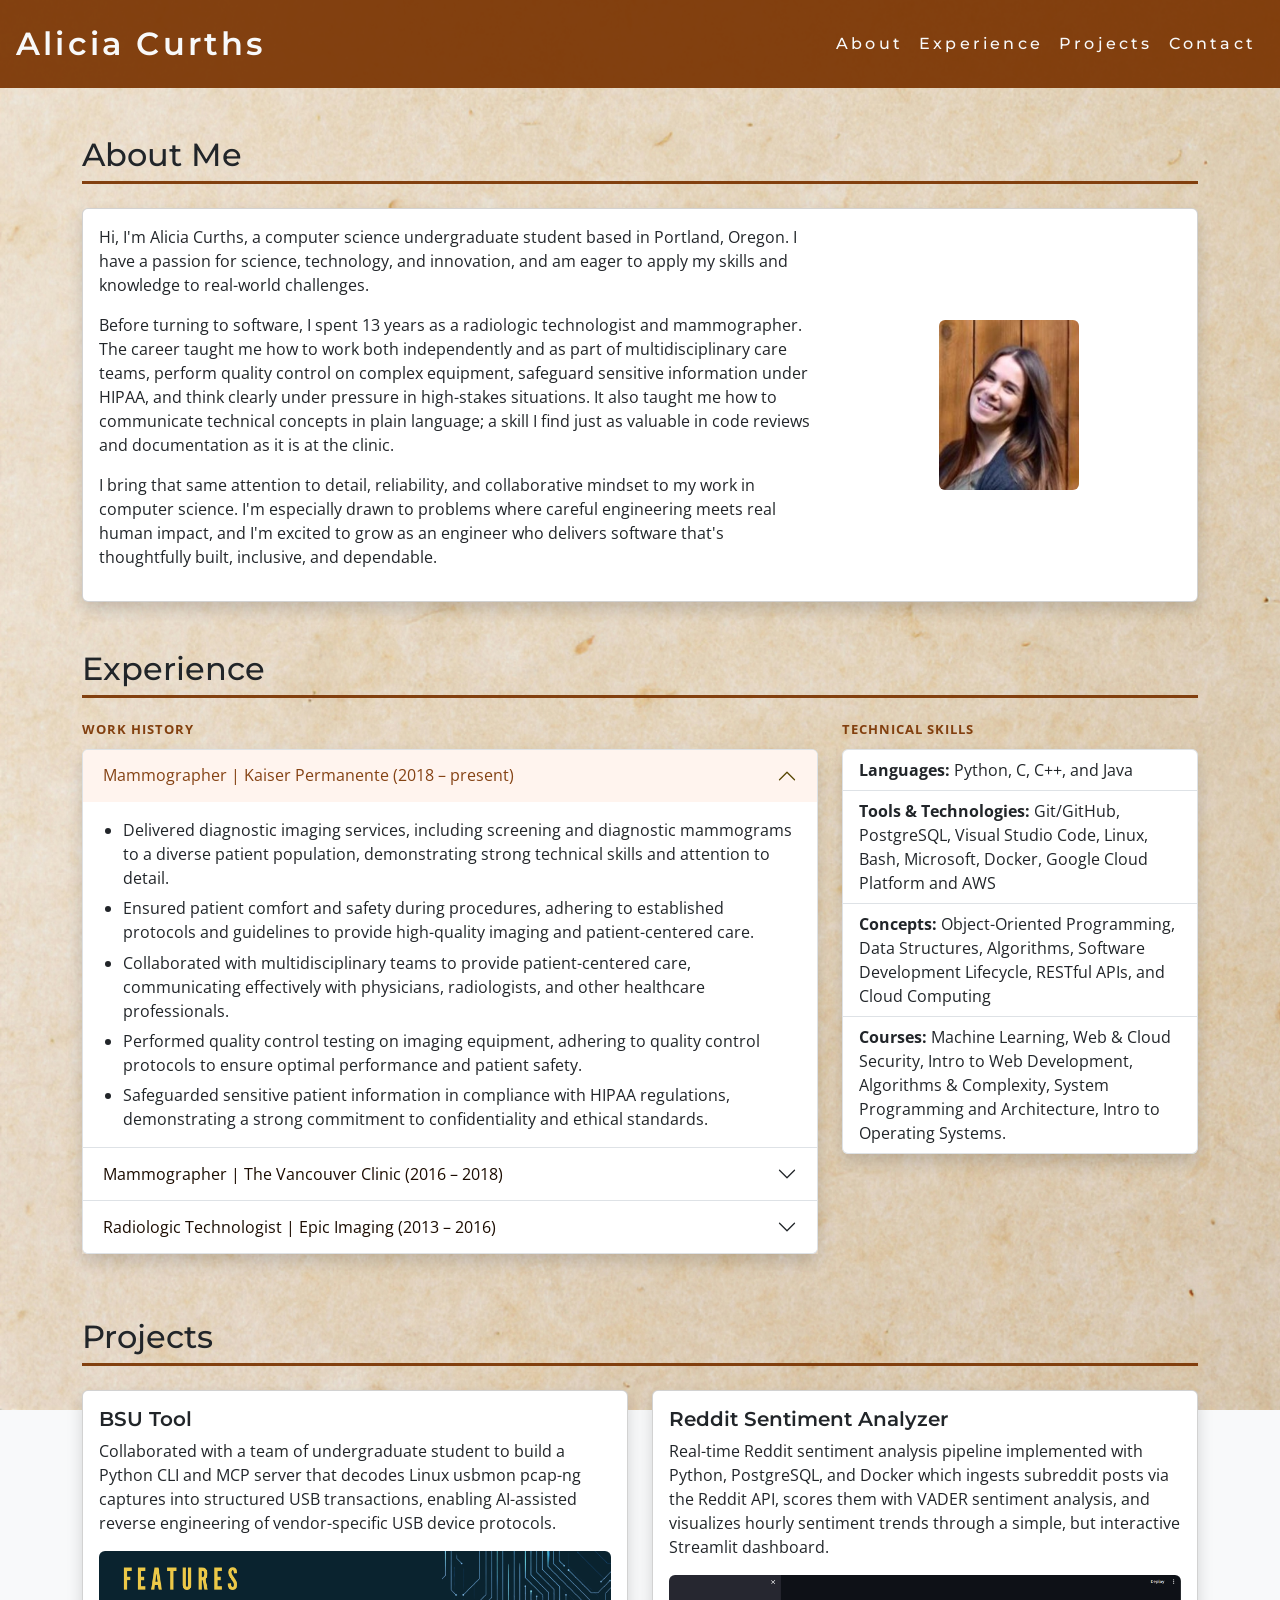
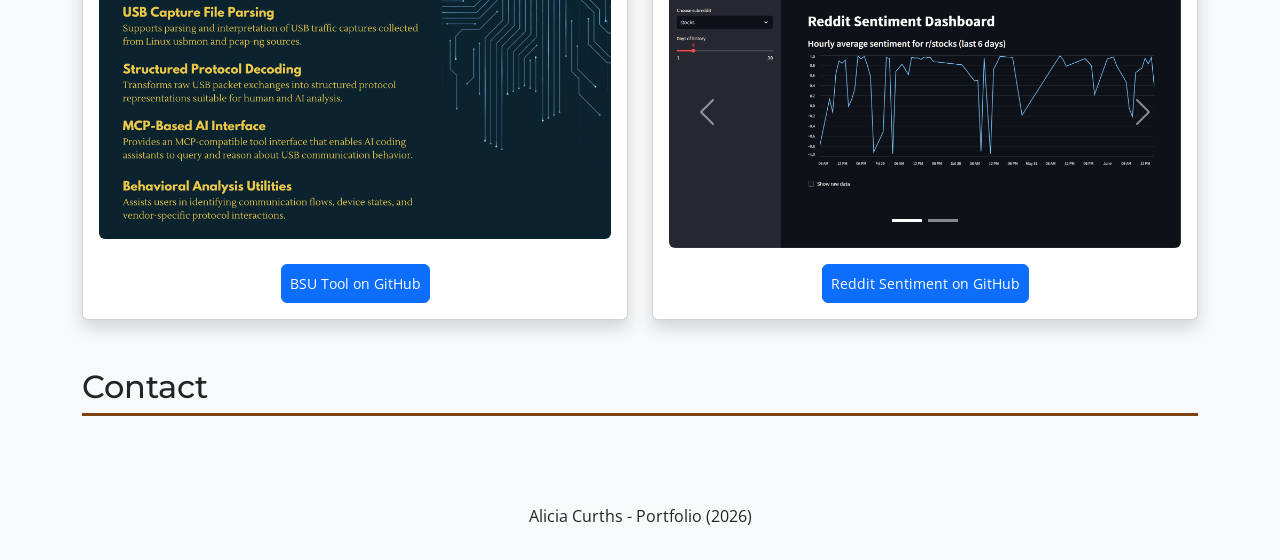
==== index.html @ c744f02d "stying: about me text content split into multiple paragraphs" ====
<html lang="en">
  <head>
    <meta charset="UTF-8" />
    <meta name="viewport" content="width=device-width, initial-scale=1.0" />
    <title>Alicia Curths - Portfolio</title>
    <link
      href="https://cdn.jsdelivr.net/npm/bootstrap@5.3.3/dist/css/bootstrap.min.css"
      rel="stylesheet"
    />
    <link rel="preconnect" href="https://fonts.googleapis.com" />
    <link rel="preconnect" href="https://fonts.gstatic.com" crossorigin />
    <link
      href="https://fonts.googleapis.com/css2?family=Montserrat:wght@400;600;700&family=Open+Sans:wght@400;600&display=swap"
      rel="stylesheet"
    />
    <link rel="icon" type="image/svg+xml" href="images/favicon.svg" />
    <link rel="stylesheet" href="styles.css" />
  </head>
  <body class="bg-light">
    <header class="site-header p-3 d-flex">
      <nav class="navbar navbar-expand-md w-100">
        <h1 class="text-light fs-2 fw-semibold m-0">Alicia Curths</h1>
        <button
          class="navbar-toggler"
          type="button"
          data-bs-toggle="collapse"
          data-bs-target="#navMenu"
          aria-controls="navMenu"
          aria-expanded="false"
          aria-label="Toggle navigation"
        >
          <span class="navbar-toggler-icon"></span>
        </button>
        <div class="collapse navbar-collapse" id="navMenu">
          <ul class="navbar-nav ms-auto">
            <li class="nav-item">
              <a class="nav-link text-light fw-medium" href="#about">About</a>
            </li>
            <li class="nav-item">
              <a class="nav-link text-light fw-medium" href="#experience"
                >Experience</a
              >
            </li>
            <li class="nav-item">
              <a class="nav-link text-light fw-medium" href="#projects"
                >Projects</a
              >
            </li>
            <li class="nav-item">
              <a class="nav-link text-light fw-medium" href="#contact"
                >Contact</a
              >
            </li>
          </ul>
        </div>
      </nav>
    </header>

    <main class="container py-4">
      <section id="about" class="py-4">
        <h2 class="section-title">About Me</h2>

        <div class="card about-card p-3 shadow">
          <div class="row align-items-center">
            <div class="col-md-8">
              <p>
                Hi, I'm Alicia Curths, a computer science undergraduate student
                based in Portland, Oregon. I have a passion for science,
                technology, and innovation, and am eager to apply my skills and
                knowledge to real-world challenges.
              </p>
              <p>
                Before turning to software, I spent 13 years as a radiologic
                technologist and mammographer. The career taught me how to work
                both independently and as part of multidisciplinary care teams,
                perform quality control on complex equipment, safeguard
                sensitive information under HIPAA, and think clearly under
                pressure in high-stakes situations. It also taught me how to
                communicate technical concepts in plain language; a skill I find
                just as valuable in code reviews and documentation as it is at
                the clinic.
              </p>
              <p>
                I bring that same attention to detail, reliability, and
                collaborative mindset to my work in computer science. I'm
                especially drawn to problems where careful engineering meets
                real human impact, and I'm excited to grow as an engineer who
                delivers software that's thoughtfully built, inclusive, and
                dependable.
              </p>
            </div>
            <div class="col-md-4 text-center">
              <figure class="mb-0">
                <img
                  src="images/alicia.jpg"
                  alt="headshot of alicia curths"
                  width="140"
                  height="170"
                  class="rounded"
                />
              </figure>
            </div>
          </div>
        </div>
      </section>

      <section id="experience" class="py-4">
        <h2 class="section-title">Experience</h2>
        <div class="row">
          <div class="col-lg-8">
            <h3>Work History</h3>
            <div class="accordion mb-3 shadow" id="workHistoryAccordion">
              <div class="accordion-item">
                <h4 class="accordion-header">
                  <button
                    class="accordion-button"
                    type="button"
                    data-bs-toggle="collapse"
                    data-bs-target="#job-kaiser"
                    aria-expanded="true"
                    aria-controls="job-kaiser"
                  >
                    Mammographer | Kaiser Permanente (2018 – present)
                  </button>
                </h4>
                <div
                  id="job-kaiser"
                  class="accordion-collapse collapse show"
                  data-bs-parent="#workHistoryAccordion"
                >
                  <div class="accordion-body">
                    <ul>
                      <li>
                        Delivered diagnostic imaging services, including
                        screening and diagnostic mammograms to a diverse patient
                        population, demonstrating strong technical skills and
                        attention to detail.
                      </li>
                      <li>
                        Ensured patient comfort and safety during procedures,
                        adhering to established protocols and guidelines to
                        provide high-quality imaging and patient-centered care.
                      </li>
                      <li>
                        Collaborated with multidisciplinary teams to provide
                        patient-centered care, communicating effectively with
                        physicians, radiologists, and other healthcare
                        professionals.
                      </li>
                      <li>
                        Performed quality control testing on imaging equipment,
                        adhering to quality control protocols to ensure optimal
                        performance and patient safety.
                      </li>
                      <li>
                        Safeguarded sensitive patient information in compliance
                        with HIPAA regulations, demonstrating a strong
                        commitment to confidentiality and ethical standards.
                      </li>
                    </ul>
                  </div>
                </div>
              </div>
              <div class="accordion-item">
                <h4 class="accordion-header">
                  <button
                    class="accordion-button collapsed"
                    type="button"
                    data-bs-toggle="collapse"
                    data-bs-target="#job-vancouver"
                    aria-expanded="false"
                    aria-controls="job-vancouver"
                  >
                    Mammographer | The Vancouver Clinic (2016 – 2018)
                  </button>
                </h4>
                <div
                  id="job-vancouver"
                  class="accordion-collapse collapse"
                  data-bs-parent="#workHistoryAccordion"
                >
                  <div class="accordion-body">
                    <ul>
                      <li>
                        Delivered routine screening and diagnostic mammography
                        services in outpatient breast care center.
                      </li>
                      <li>
                        Assumed lead QA responsibilities, directing process
                        improvements and staff training.
                      </li>
                    </ul>
                  </div>
                </div>
              </div>
              <div class="accordion-item">
                <h4 class="accordion-header">
                  <button
                    class="accordion-button collapsed"
                    type="button"
                    data-bs-toggle="collapse"
                    data-bs-target="#job-epic"
                    aria-expanded="false"
                    aria-controls="job-epic"
                  >
                    Radiologic Technologist | Epic Imaging (2013 – 2016)
                  </button>
                </h4>
                <div
                  id="job-epic"
                  class="accordion-collapse collapse"
                  data-bs-parent="#workHistoryAccordion"
                >
                  <div class="accordion-body">
                    <ul>
                      <li>
                        Performed wide range of x-ray, mammography, bone
                        densitometry, and fluoroscopy exams in high volume
                        outpatient clinic.
                      </li>
                      <li>
                        Improved staffing coverage and reduced patient wait
                        times by obtaining secondary certification in
                        mammography.
                      </li>
                    </ul>
                  </div>
                </div>
              </div>
            </div>
          </div>
          <div class="col-lg-4">
            <h3>Technical Skills</h3>
            <ul class="list-group shadow">
              <li class="list-group-item">
                <b>Languages:</b> Python, C, C++, and Java
              </li>
              <li class="list-group-item">
                <b>Tools &amp; Technologies:</b> Git/GitHub, PostgreSQL, Visual
                Studio Code, Linux, Bash, Microsoft, Docker, Google Cloud
                Platform and AWS
              </li>
              <li class="list-group-item">
                <b>Concepts:</b> Object-Oriented Programming, Data Structures,
                Algorithms, Software Development Lifecycle, RESTful APIs, and
                Cloud Computing
              </li>
              <li class="list-group-item">
                <b>Courses:</b> Machine Learning, Web & Cloud Security, Intro to
                Web Development, Algorithms & Complexity, System Programming and
                Architecture, Intro to Operating Systems.
              </li>
            </ul>
          </div>
        </div>
      </section>

      <section id="projects" class="py-4">
        <h2 class="section-title">Projects</h2>
        <div class="row g-4">
          <div class="col-md-6">
            <div class="card h-100 p-3 shadow">
              <h3>BSU Tool</h3>
              <p>
                Collaborated with a team of undergraduate student to build a
                Python CLI and MCP server that decodes Linux usbmon pcap-ng
                captures into structured USB transactions, enabling AI-assisted
                reverse engineering of vendor-specific USB device protocols.
              </p>
              <img
                src="images/bsu.png"
                alt="BSU Tool screenshot"
                class="img-fluid rounded mb-3"
                style="cursor: zoom-in"
                data-bs-toggle="modal"
                data-bs-target="#bsuModal"
              />
              <a
                href="https://github.com/bsu-tool/bsu-tool"
                class="btn btn-primary mt-auto"
                target="_blank"
                rel="noopener noreferrer"
                >BSU Tool on GitHub</a
              >
            </div>
          </div>
          <div class="col-md-6">
            <div class="card h-100 p-3 shadow">
              <h3>Reddit Sentiment Analyzer</h3>
              <p>
                Real-time Reddit sentiment analysis pipeline implemented with
                Python, PostgreSQL, and Docker which ingests subreddit posts via
                the Reddit API, scores them with VADER sentiment analysis, and
                visualizes hourly sentiment trends through a simple, but
                interactive Streamlit dashboard.
              </p>
              <div
                id="sentimentCarousel"
                class="carousel slide mb-3"
                data-bs-ride="false"
              >
                <div class="carousel-indicators">
                  <button
                    type="button"
                    data-bs-target="#sentimentCarousel"
                    data-bs-slide-to="0"
                    class="active"
                    aria-current="true"
                    aria-label="Slide 1"
                  ></button>
                  <button
                    type="button"
                    data-bs-target="#sentimentCarousel"
                    data-bs-slide-to="1"
                    aria-label="Slide 2"
                  ></button>
                </div>
                <div class="carousel-inner rounded">
                  <div class="carousel-item active">
                    <img
                      src="images/stocks-sentiment.png"
                      class="d-block w-100"
                      alt="r/stocks sentiment dashboard"
                    />
                  </div>
                  <div class="carousel-item">
                    <img
                      src="images/wsb-sentiment.png"
                      class="d-block w-100"
                      alt="r/wallstreetbets sentiment dashboard"
                    />
                  </div>
                </div>
                <button
                  class="carousel-control-prev"
                  type="button"
                  data-bs-target="#sentimentCarousel"
                  data-bs-slide="prev"
                >
                  <span
                    class="carousel-control-prev-icon"
                    aria-hidden="true"
                  ></span>
                  <span class="visually-hidden">Previous</span>
                </button>
                <button
                  class="carousel-control-next"
                  type="button"
                  data-bs-target="#sentimentCarousel"
                  data-bs-slide="next"
                >
                  <span
                    class="carousel-control-next-icon"
                    aria-hidden="true"
                  ></span>
                  <span class="visually-hidden">Next</span>
                </button>
              </div>
              <a
                href="https://github.com/AliciaCurths/reddit-sent"
                class="btn btn-primary mt-auto"
                target="_blank"
                rel="noopener noreferrer"
                >Reddit Sentiment on GitHub</a
              >
            </div>
          </div>
        </div>
      </section>

      <section id="contact" class="py-4">
        <div class="row">
          <div class="col-12">
            <h2 class="section-title">Contact</h2>
          </div>
        </div>
      </section>
    </main>

    <footer class="footer container py-3 text-center">
      <p>Alicia Curths - Portfolio (2026)</p>
    </footer>
    <button
      class="back-to-top"
      id="back-to-top"
      aria-label="Back to top"
      title="Back to top"
    >
      ↑
    </button>
    <div
      class="modal fade"
      id="bsuModal"
      tabindex="-1"
      aria-label="BSU Tool screenshot"
      aria-modal="true"
      role="dialog"
    >
      <div class="modal-dialog modal-fullscreen modal-dialog-centered">
        <div class="modal-content bg-transparent border-0">
          <div
            class="modal-body p-0 d-flex align-items-center justify-content-center"
          >
            <button
              type="button"
              class="btn-close btn-close-white position-absolute top-0 end-0 m-2"
              data-bs-dismiss="modal"
              aria-label="Close"
            ></button>
            <img
              src="images/bsu.png"
              alt="BSU Tool screenshot"
              class="img-fluid rounded"
            />
          </div>
        </div>
      </div>
    </div>
    <script src="https://cdn.jsdelivr.net/npm/bootstrap@5.3.3/dist/js/bootstrap.bundle.min.js"></script>
    <script src="scripts.js"></script>
  </body>
</html>
---- styles.css ----
:root {
  --brand: #7a3300eb;
  --brand-dark: #5a2500;
  --brand-light: #fff4ee;
  --brand-pale: #ffd9b3;
  --brand-background: #fff4eeb6;
  --brand-ink: #1b0c01;
  --brand-focus-ring: #7a320033;
  --heading-font: "Montserrat", sans-serif;
  --body-font: "Open Sans", sans-serif;
}

body {
  font-family: var(--body-font);
  background-image: url("images/bg.jpg");
  background-size: cover; /* fill entire viewport */
  background-position: center;
  background-attachment: fixed; /* stay put during scroll */
  background-repeat: no-repeat;
}

.site-header {
  font-family: var(--heading-font);
  color: var(--brand-light);
  background-color: var(--brand);
  letter-spacing: 0.2em;
}

.site-header .nav-link:hover,
.site-header .nav-link:focus {
  color: var(--brand-pale) !important;
}

.site-header .navbar-toggler-icon {
  filter: invert(1);
}

@media (max-width: 767.98px) {
  .site-header .navbar-collapse .navbar-nav {
    gap: 0 !important;
    align-items: flex-end;
    padding: 0.5rem 0;
  }
}

.section-title {
  font-family: var(--heading-font);
  border-bottom: 3px solid var(--brand);
  padding-bottom: 0.4rem;
  margin-bottom: 1.5rem;
}

#experience h3 {
  font-size: 0.8rem;
  font-weight: 700;
  text-transform: uppercase;
  letter-spacing: 0.08em;
  color: var(--brand);
  margin-bottom: 0.75rem;
}

/* Accordion*/
#workHistoryAccordion .accordion-button {
  font-weight: 400;
  color: var(--brand-ink);
}

#workHistoryAccordion .accordion-button:hover {
  background-color: var(--brand-light);
}

#workHistoryAccordion .accordion-button:not(.collapsed) {
  color: var(--brand);
  background-color: var(--brand-light);
  box-shadow: none;
}

#workHistoryAccordion .accordion-button:focus {
  box-shadow: 0 0 0 0.2rem var(--brand-focus-ring);
}

#workHistoryAccordion .accordion-button:not(.collapsed)::after {
  filter: invert(22%) sepia(80%) saturate(800%) hue-rotate(8deg)
    brightness(0.75);
}

#workHistoryAccordion .accordion-body ul {
  margin-bottom: 0;
  padding-left: 1.25rem;
}

#workHistoryAccordion .accordion-body li + li {
  margin-top: 0.4rem;
}

/* Back to top button */
#back-to-top {
  position: fixed;
  bottom: 2rem;
  right: 2rem;
  width: 2.75rem;
  height: 2.75rem;
  border: none;
  border-radius: 50%;
  background-color: var(--brand);
  color: #fff;
  font-size: 1.5rem;
  display: flex;
  align-items: center;
  justify-content: center;
  cursor: pointer;
  opacity: 0;
  pointer-events: none;
  transition:
    opacity 0.25s ease,
    background-color 0.2s ease;
  z-index: 1000;
}

#back-to-top.visible {
  opacity: 1;
  pointer-events: auto;
}

#back-to-top:hover {
  background-color: var(--brand-dark);
}

/* Project cards */
#projects .card {
  display: flex;
  flex-direction: column;
}

#projects .card h3 {
  font-family: var(--heading-font);
  font-size: 1.25rem;
  font-weight: 600;
}

#projects .card .btn {
  align-self: center;
  padding: 0.5rem;
  font-size: 0.875rem;
}
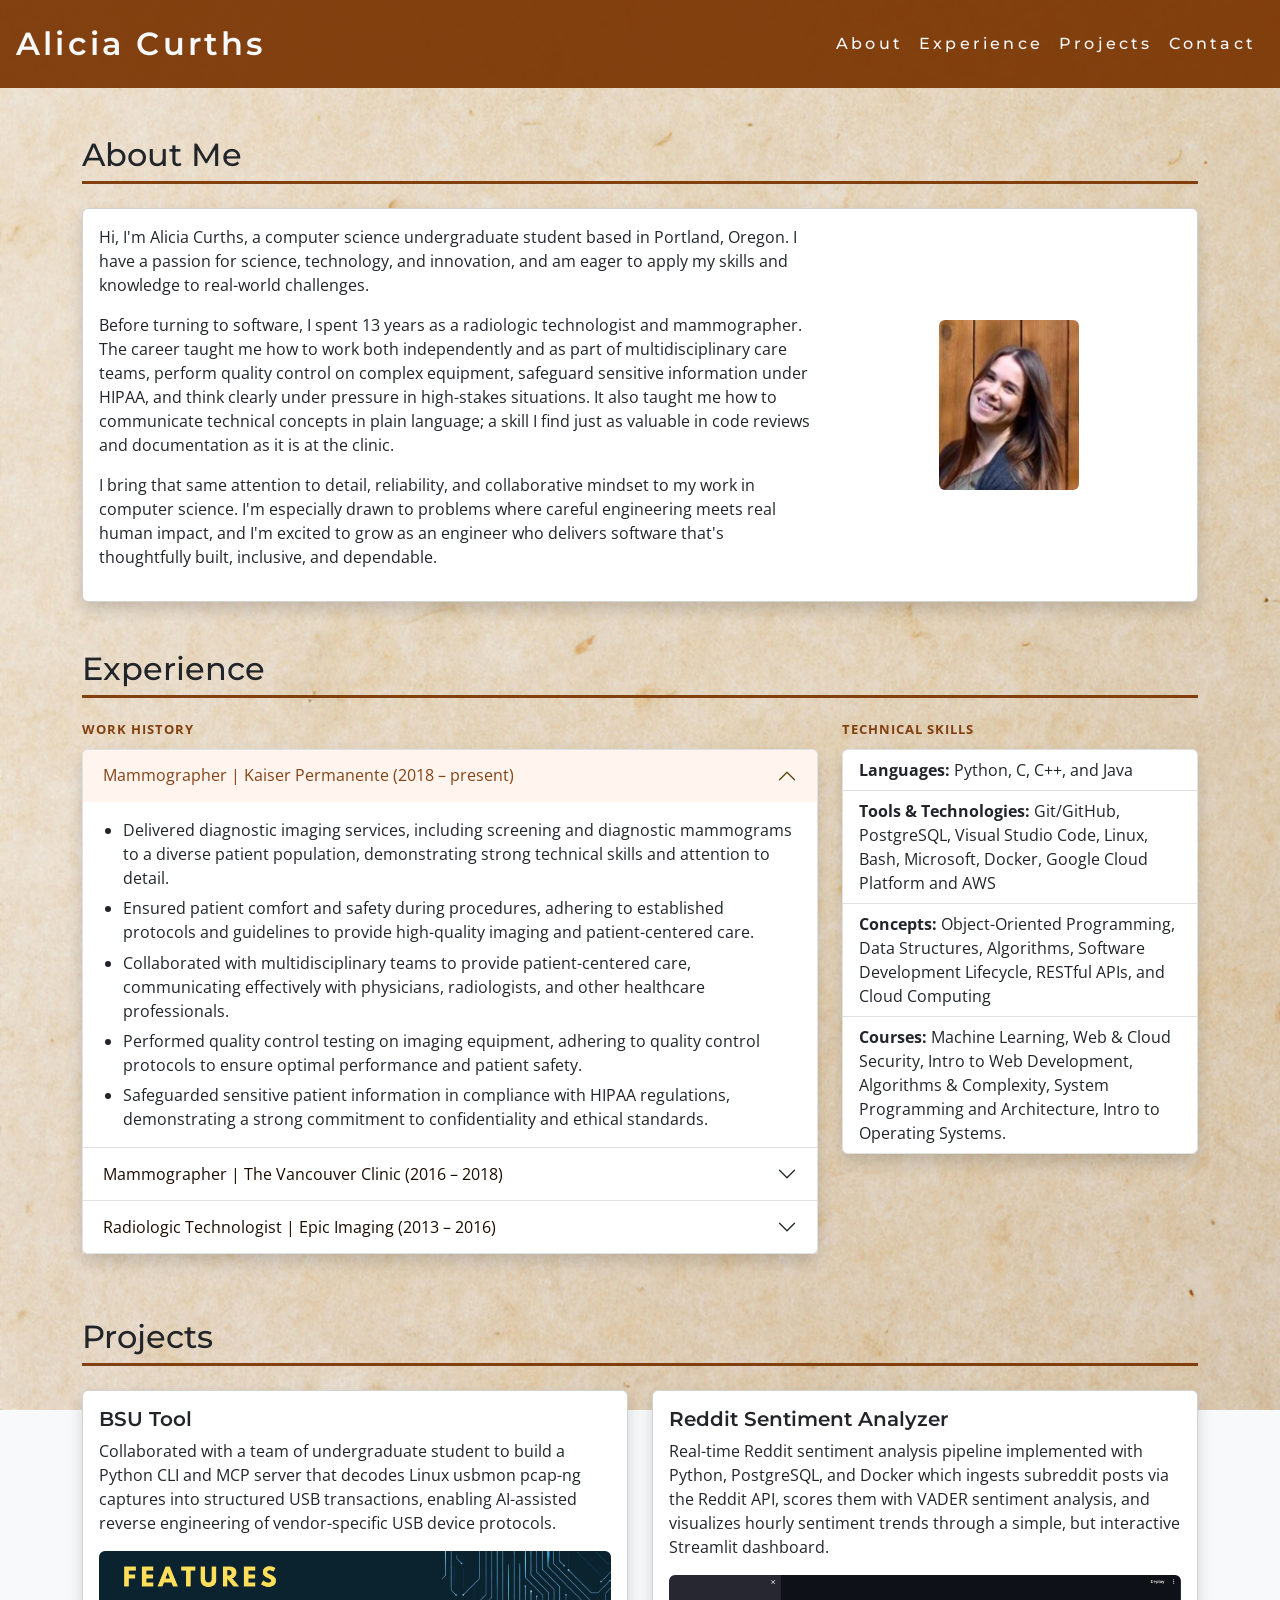
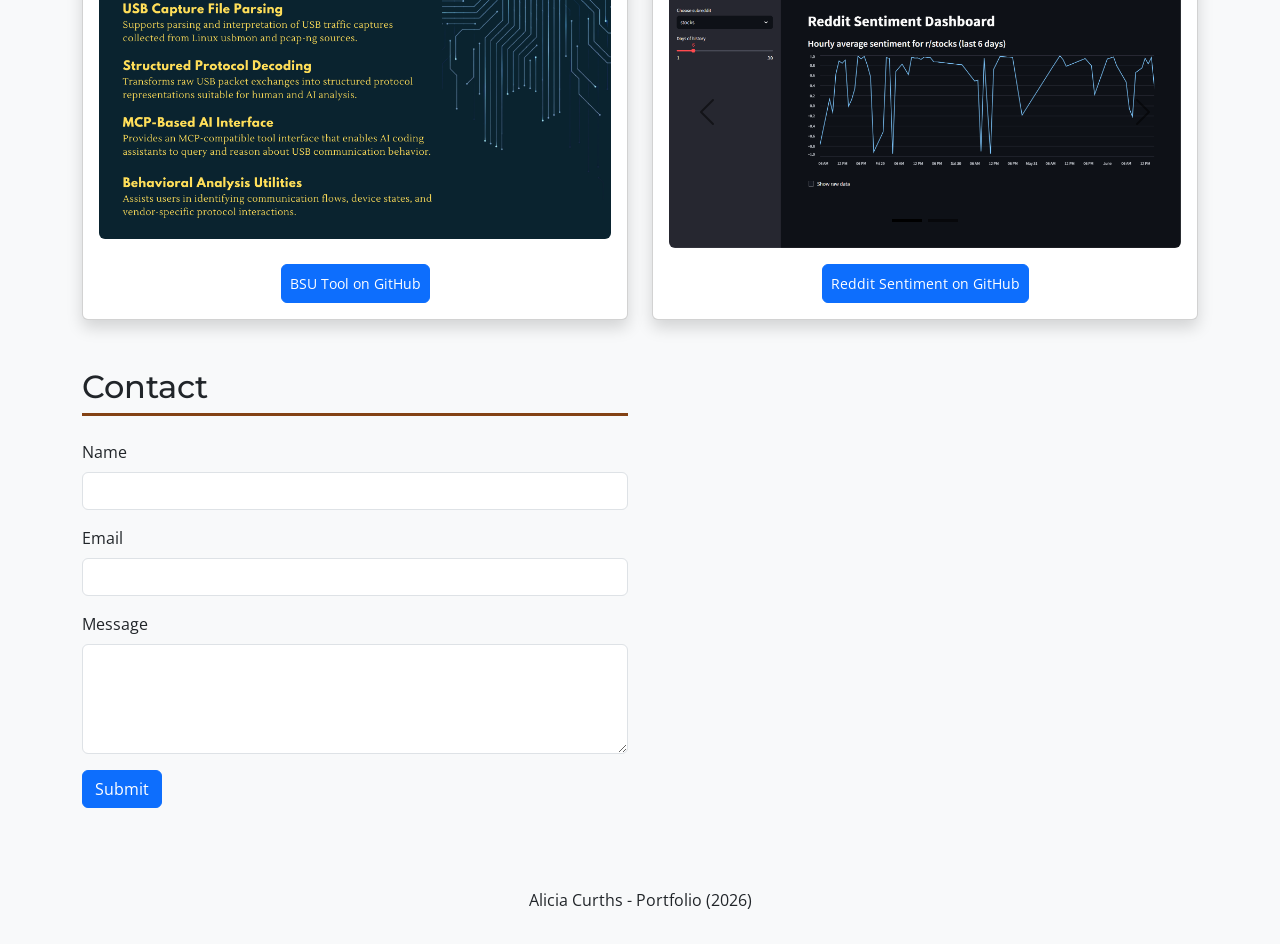
==== commit 520a6759: "feat: add form, fix: replace bsu.png with more readable version of image" ====
--- a/index.html
+++ b/index.html
@@ -296,7 +296,7 @@
               </p>
               <div
                 id="sentimentCarousel"
-                class="carousel slide mb-3"
+                class="carousel carousel-dark slide mb-3"
                 data-bs-ride="false"
               >
                 <div class="carousel-indicators">
@@ -370,8 +370,28 @@
 
       <section id="contact" class="py-4">
         <div class="row">
-          <div class="col-12">
+          <div class="col-md-6">
             <h2 class="section-title">Contact</h2>
+            <form class="contact-form">
+              <div class="mb-3">
+                <label for="name" class="form-label">Name</label>
+                <input type="text" class="form-control" id="name" required />
+              </div>
+              <div class="mb-3">
+                <label for="email" class="form-label">Email</label>
+                <input type="email" class="form-control" id="email" required />
+              </div>
+              <div class="mb-3">
+                <label for="message" class="form-label">Message</label>
+                <textarea
+                  class="form-control"
+                  id="message"
+                  rows="4"
+                  required
+                ></textarea>
+              </div>
+              <button type="submit" class="btn btn-primary">Submit</button>
+            </form>
           </div>
         </div>
       </section>
--- a/styles.css
+++ b/styles.css
@@ -108,6 +108,7 @@
   display: flex;
   align-items: center;
   justify-content: center;
+  padding-bottom: 8px; /* visually center the arrow */
   cursor: pointer;
   opacity: 0;
   pointer-events: none;
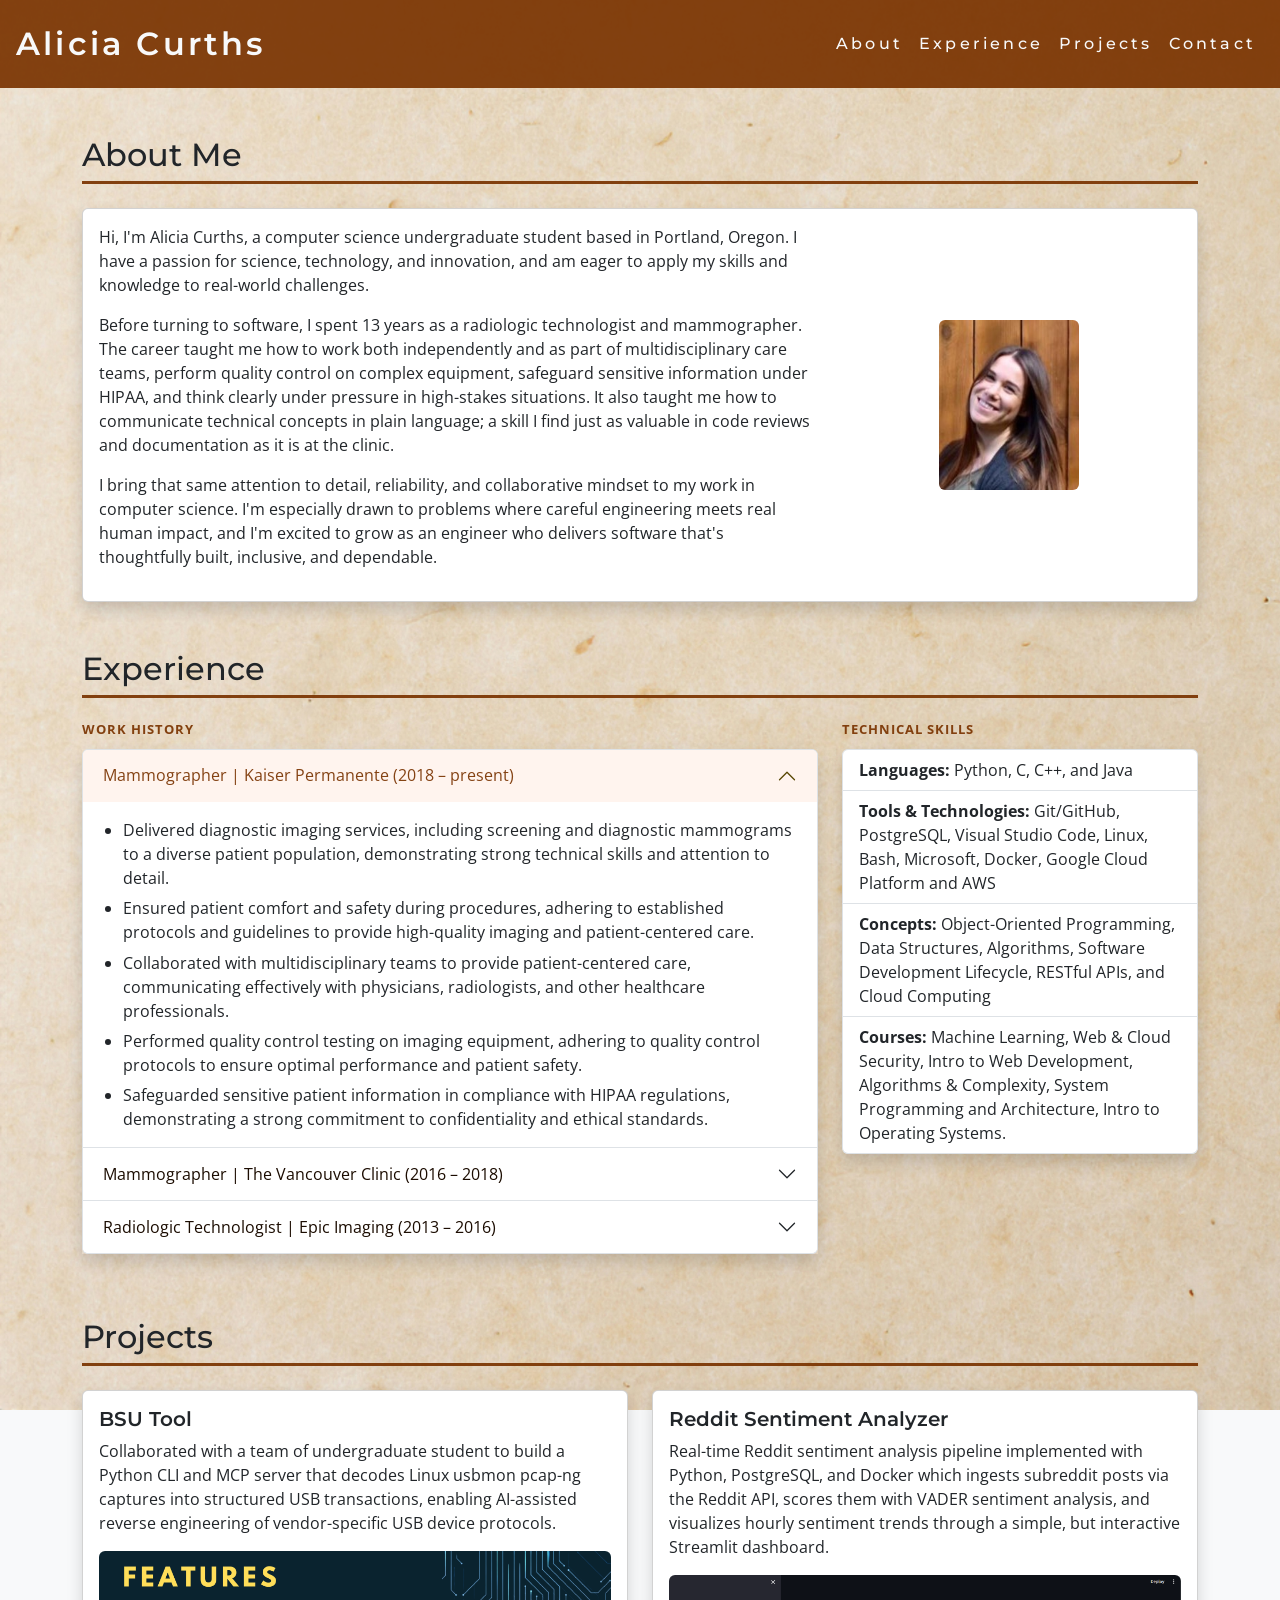
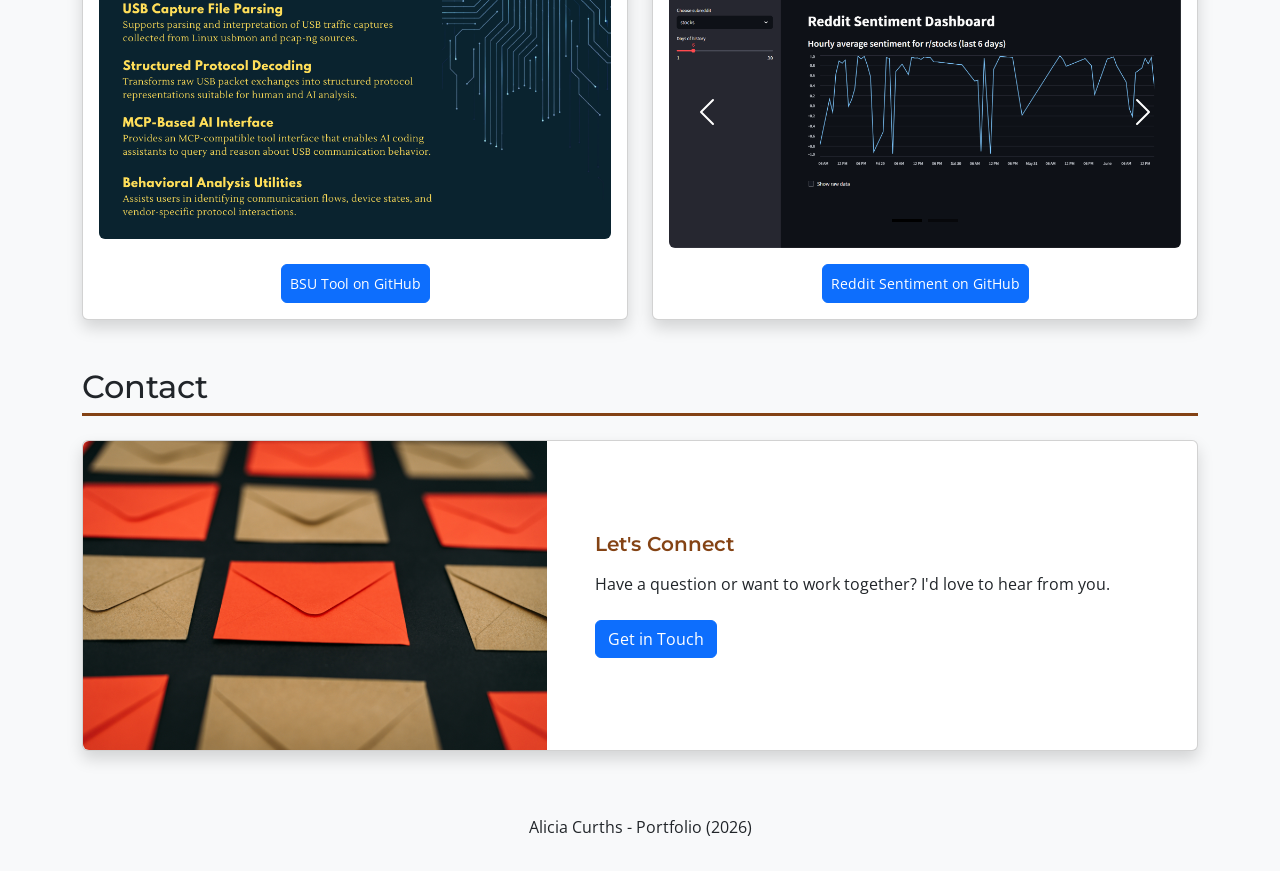
==== commit c38c43d1: "feat: add contact page with images and styling" ====
--- a/index.html
+++ b/index.html
@@ -47,7 +47,7 @@
               >
             </li>
             <li class="nav-item">
-              <a class="nav-link text-light fw-medium" href="#contact"
+              <a class="nav-link text-light fw-medium" href="contact.html"
                 >Contact</a
               >
             </li>
@@ -369,29 +369,29 @@
       </section>
 
       <section id="contact" class="py-4">
-        <div class="row">
-          <div class="col-md-6">
-            <h2 class="section-title">Contact</h2>
-            <form class="contact-form">
-              <div class="mb-3">
-                <label for="name" class="form-label">Name</label>
-                <input type="text" class="form-control" id="name" required />
-              </div>
-              <div class="mb-3">
-                <label for="email" class="form-label">Email</label>
-                <input type="email" class="form-control" id="email" required />
-              </div>
-              <div class="mb-3">
-                <label for="message" class="form-label">Message</label>
-                <textarea
-                  class="form-control"
-                  id="message"
-                  rows="4"
-                  required
-                ></textarea>
-              </div>
-              <button type="submit" class="btn btn-primary">Submit</button>
-            </form>
+        <h2 class="section-title">Contact</h2>
+
+        <div class="card shadow contact-card">
+          <div class="row g-0">
+            <div class="col-md-5">
+              <img
+                src="images/contact1.jpg"
+                class="contact-img rounded-start"
+                alt=""
+              />
+            </div>
+            <div
+              class="col-md-7 d-flex flex-column justify-content-center p-4 p-md-5"
+            >
+              <h3 class="contact-heading mb-3">Let's Connect</h3>
+              <p class="mb-4">
+                Have a question or want to work together? I'd love to hear from
+                you.
+              </p>
+              <a href="contact.html" class="btn btn-primary align-self-start"
+                >Get in Touch</a
+              >
+            </div>
           </div>
         </div>
       </section>
--- a/styles.css
+++ b/styles.css
@@ -144,3 +144,70 @@
   padding: 0.5rem;
   font-size: 0.875rem;
 }
+
+/* Carousel controls */
+#sentimentCarousel .carousel-control-prev,
+#sentimentCarousel .carousel-control-next {
+  opacity: 1;
+  filter: invert(1);
+}
+
+/* Contact page */
+.contact-page-card .contact-page-img {
+  width: 100%;
+  height: 100%;
+  min-height: 300px;
+  object-fit: cover;
+}
+
+.contact-form .form-label {
+  font-weight: 600;
+  color: var(--brand-ink);
+}
+
+.contact-form .form-control:focus {
+  border-color: var(--brand);
+  box-shadow: 0 0 0 0.2rem var(--brand-focus-ring);
+}
+
+@media (max-width: 767.98px) {
+  .contact-page-card .contact-page-img {
+    height: 220px;
+    min-height: 0;
+    /* Keep top corners rounded on mobile for better aesthetics */
+    border-radius: var(--bs-border-radius) var(--bs-border-radius) 0 0 !important;
+  }
+}
+
+@media (min-width: 992px) {
+  .contact-page-card {
+    height: 600px;
+  }
+  .contact-page-card > .row {
+    height: 100%;
+  }
+}
+
+/* Contact section (index.html) */
+.contact-card .contact-img {
+  width: 100%;
+  height: 100%;
+  min-height: 260px;
+  object-fit: cover; /* Fill card without distortion */
+}
+
+.contact-heading {
+  font-family: var(--heading-font);
+  font-size: 1.25rem;
+  font-weight: 600;
+  color: var(--brand);
+}
+
+@media (max-width: 767.98px) {
+  .contact-card .contact-img {
+    height: 220px;
+    min-height: 0;
+    /* Keep top corners rounded on mobile for better aesthetics */
+    border-radius: var(--bs-border-radius) var(--bs-border-radius) 0 0 !important;
+  }
+}
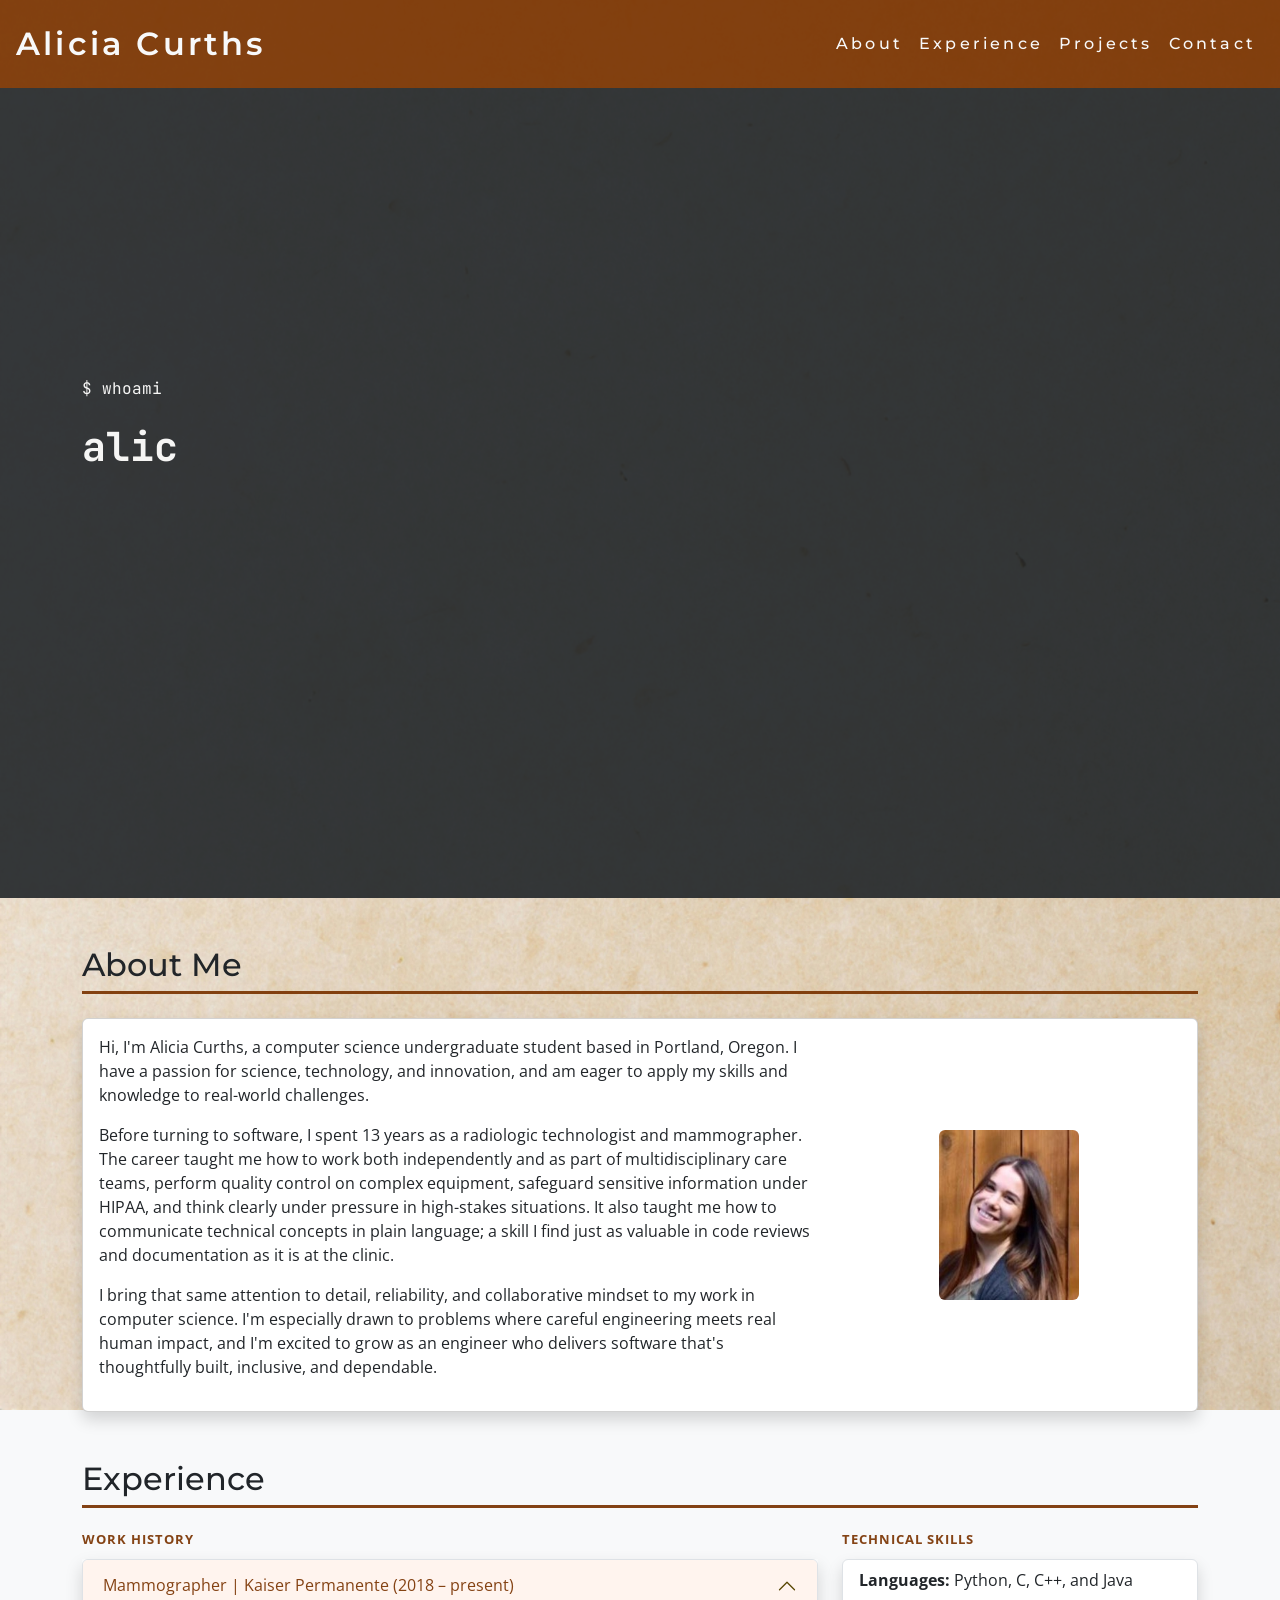
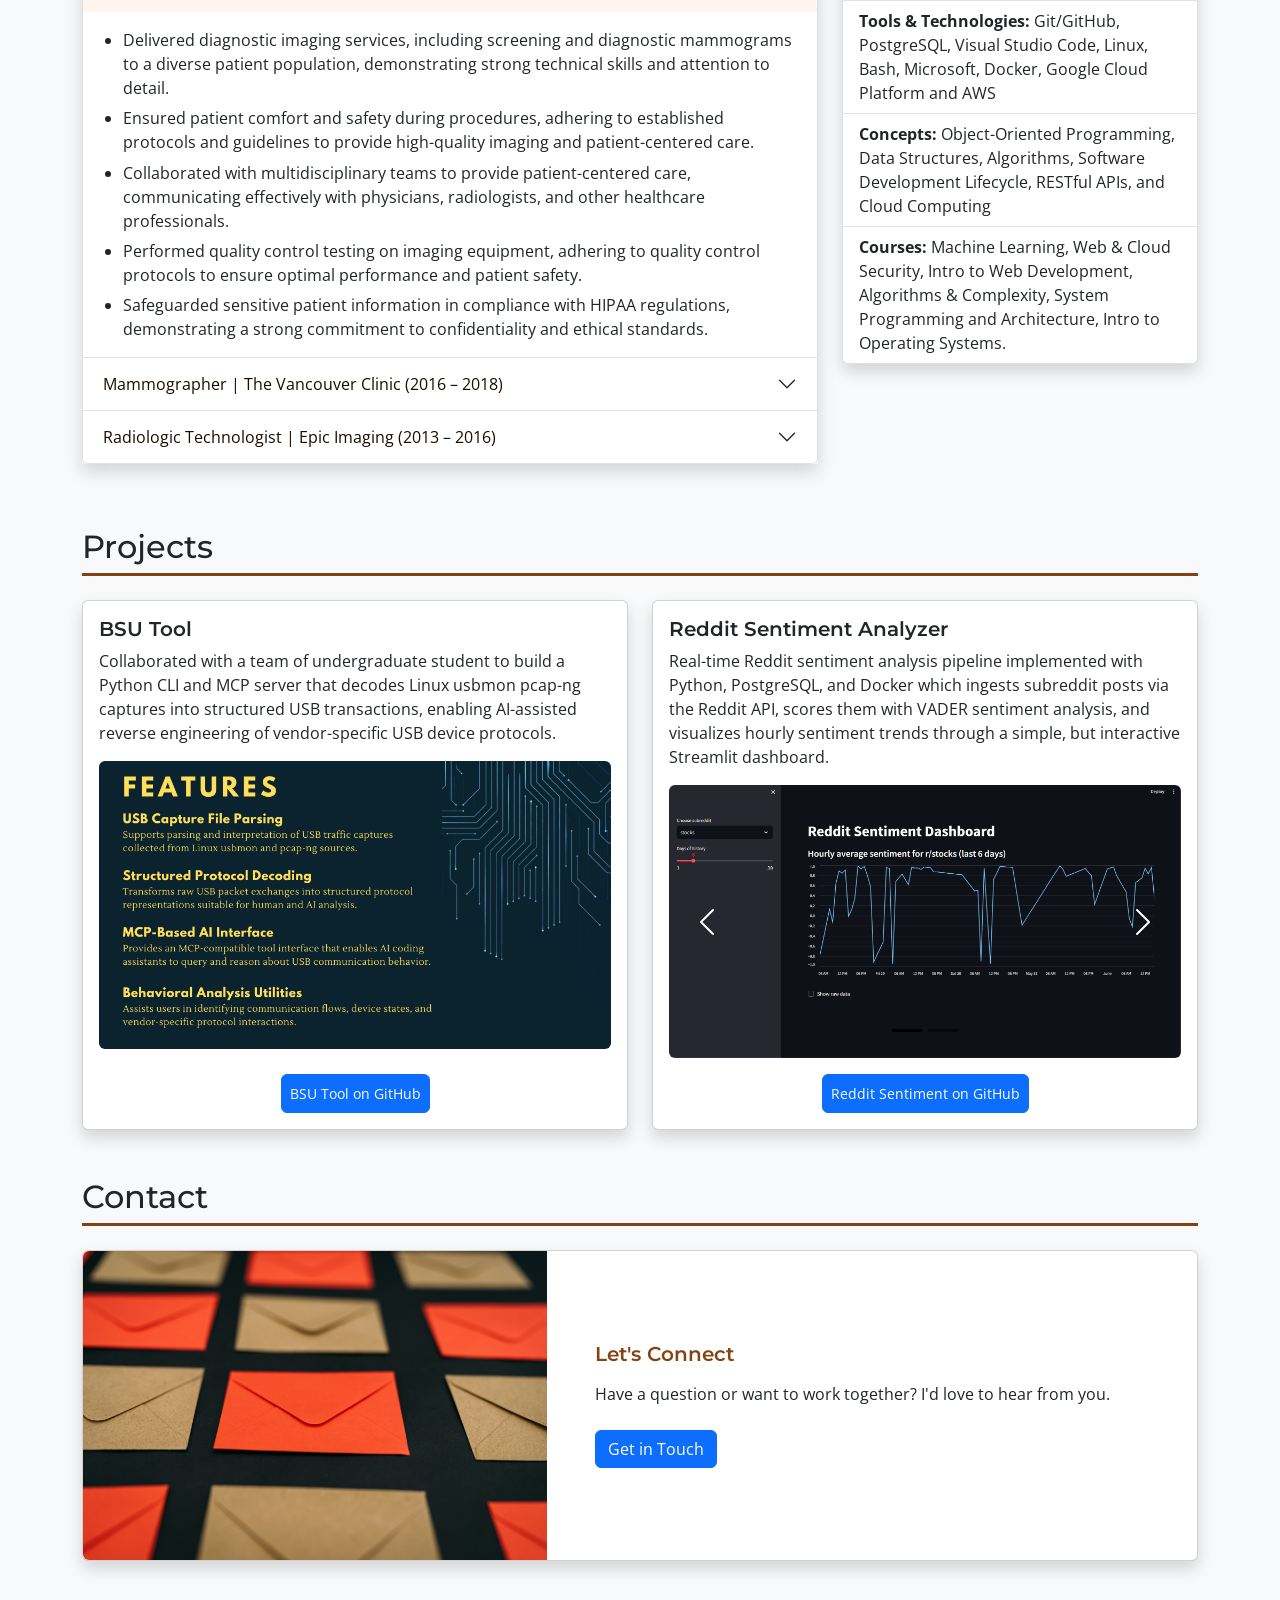
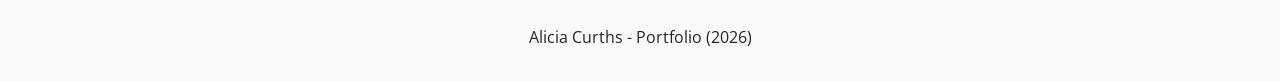
==== commit 96a4ea6a: "feat: add hero with typewriter effect, styling: updated container layout" ====
--- a/index.html
+++ b/index.html
@@ -10,14 +10,14 @@
     <link rel="preconnect" href="https://fonts.googleapis.com" />
     <link rel="preconnect" href="https://fonts.gstatic.com" crossorigin />
     <link
-      href="https://fonts.googleapis.com/css2?family=Montserrat:wght@400;600;700&family=Open+Sans:wght@400;600&display=swap"
+      href="https://fonts.googleapis.com/css2?family=JetBrains+Mono:wght@400;600&family=Montserrat:wght@400;600;700&family=Open+Sans:wght@400;600&display=swap"
       rel="stylesheet"
     />
     <link rel="icon" type="image/svg+xml" href="images/favicon.svg" />
     <link rel="stylesheet" href="styles.css" />
   </head>
   <body class="bg-light">
-    <header class="site-header p-3 d-flex">
+    <header class="site-header container-fluid p-3 d-flex">
       <nav class="navbar navbar-expand-md w-100">
         <h1 class="text-light fs-2 fw-semibold m-0">Alicia Curths</h1>
         <button
@@ -56,348 +56,368 @@
       </nav>
     </header>
 
-    <main class="container py-4">
+    <section id="hero" class="hero bg-dark d-flex align-items-center">
+      <div class="container text-light py-5">
+        <div class="text1 mb-3"></div>
+        <div class="text2 fs-1 fw-bold mb-3"></div>
+        <div class="text3 mb-3"></div>
+        <div class="text4 fs-1 fw-bold mb-3"></div>
+      </div>
+    </section>
+
+    <main class="container-fluid py-4">
       <section id="about" class="py-4">
-        <h2 class="section-title">About Me</h2>
-
-        <div class="card about-card p-3 shadow">
-          <div class="row align-items-center">
-            <div class="col-md-8">
-              <p>
-                Hi, I'm Alicia Curths, a computer science undergraduate student
-                based in Portland, Oregon. I have a passion for science,
-                technology, and innovation, and am eager to apply my skills and
-                knowledge to real-world challenges.
-              </p>
-              <p>
-                Before turning to software, I spent 13 years as a radiologic
-                technologist and mammographer. The career taught me how to work
-                both independently and as part of multidisciplinary care teams,
-                perform quality control on complex equipment, safeguard
-                sensitive information under HIPAA, and think clearly under
-                pressure in high-stakes situations. It also taught me how to
-                communicate technical concepts in plain language; a skill I find
-                just as valuable in code reviews and documentation as it is at
-                the clinic.
-              </p>
-              <p>
-                I bring that same attention to detail, reliability, and
-                collaborative mindset to my work in computer science. I'm
-                especially drawn to problems where careful engineering meets
-                real human impact, and I'm excited to grow as an engineer who
-                delivers software that's thoughtfully built, inclusive, and
-                dependable.
-              </p>
-            </div>
-            <div class="col-md-4 text-center">
-              <figure class="mb-0">
-                <img
-                  src="images/alicia.jpg"
-                  alt="headshot of alicia curths"
-                  width="140"
-                  height="170"
-                  class="rounded"
-                />
-              </figure>
+        <div class="container">
+          <h2 class="section-title">About Me</h2>
+
+          <div class="card about-card p-3 shadow">
+            <div class="row align-items-center">
+              <div class="col-md-8">
+                <p>
+                  Hi, I'm Alicia Curths, a computer science undergraduate
+                  student based in Portland, Oregon. I have a passion for
+                  science, technology, and innovation, and am eager to apply my
+                  skills and knowledge to real-world challenges.
+                </p>
+                <p>
+                  Before turning to software, I spent 13 years as a radiologic
+                  technologist and mammographer. The career taught me how to
+                  work both independently and as part of multidisciplinary care
+                  teams, perform quality control on complex equipment, safeguard
+                  sensitive information under HIPAA, and think clearly under
+                  pressure in high-stakes situations. It also taught me how to
+                  communicate technical concepts in plain language; a skill I
+                  find just as valuable in code reviews and documentation as it
+                  is at the clinic.
+                </p>
+                <p>
+                  I bring that same attention to detail, reliability, and
+                  collaborative mindset to my work in computer science. I'm
+                  especially drawn to problems where careful engineering meets
+                  real human impact, and I'm excited to grow as an engineer who
+                  delivers software that's thoughtfully built, inclusive, and
+                  dependable.
+                </p>
+              </div>
+              <div class="col-md-4 text-center">
+                <figure class="mb-0">
+                  <img
+                    src="images/alicia.jpg"
+                    alt="headshot of alicia curths"
+                    width="140"
+                    height="170"
+                    class="rounded"
+                  />
+                </figure>
+              </div>
             </div>
           </div>
         </div>
       </section>
 
       <section id="experience" class="py-4">
-        <h2 class="section-title">Experience</h2>
-        <div class="row">
-          <div class="col-lg-8">
-            <h3>Work History</h3>
-            <div class="accordion mb-3 shadow" id="workHistoryAccordion">
-              <div class="accordion-item">
-                <h4 class="accordion-header">
-                  <button
-                    class="accordion-button"
-                    type="button"
-                    data-bs-toggle="collapse"
-                    data-bs-target="#job-kaiser"
-                    aria-expanded="true"
-                    aria-controls="job-kaiser"
+        <div class="container">
+          <h2 class="section-title">Experience</h2>
+          <div class="row">
+            <div class="col-lg-8">
+              <h3>Work History</h3>
+              <div class="accordion mb-3 shadow" id="workHistoryAccordion">
+                <div class="accordion-item">
+                  <h4 class="accordion-header">
+                    <button
+                      class="accordion-button"
+                      type="button"
+                      data-bs-toggle="collapse"
+                      data-bs-target="#job-kaiser"
+                      aria-expanded="true"
+                      aria-controls="job-kaiser"
+                    >
+                      Mammographer | Kaiser Permanente (2018 – present)
+                    </button>
+                  </h4>
+                  <div
+                    id="job-kaiser"
+                    class="accordion-collapse collapse show"
+                    data-bs-parent="#workHistoryAccordion"
                   >
-                    Mammographer | Kaiser Permanente (2018 – present)
-                  </button>
-                </h4>
-                <div
-                  id="job-kaiser"
-                  class="accordion-collapse collapse show"
-                  data-bs-parent="#workHistoryAccordion"
-                >
-                  <div class="accordion-body">
-                    <ul>
-                      <li>
-                        Delivered diagnostic imaging services, including
-                        screening and diagnostic mammograms to a diverse patient
-                        population, demonstrating strong technical skills and
-                        attention to detail.
-                      </li>
-                      <li>
-                        Ensured patient comfort and safety during procedures,
-                        adhering to established protocols and guidelines to
-                        provide high-quality imaging and patient-centered care.
-                      </li>
-                      <li>
-                        Collaborated with multidisciplinary teams to provide
-                        patient-centered care, communicating effectively with
-                        physicians, radiologists, and other healthcare
-                        professionals.
-                      </li>
-                      <li>
-                        Performed quality control testing on imaging equipment,
-                        adhering to quality control protocols to ensure optimal
-                        performance and patient safety.
-                      </li>
-                      <li>
-                        Safeguarded sensitive patient information in compliance
-                        with HIPAA regulations, demonstrating a strong
-                        commitment to confidentiality and ethical standards.
-                      </li>
-                    </ul>
+                    <div class="accordion-body">
+                      <ul>
+                        <li>
+                          Delivered diagnostic imaging services, including
+                          screening and diagnostic mammograms to a diverse
+                          patient population, demonstrating strong technical
+                          skills and attention to detail.
+                        </li>
+                        <li>
+                          Ensured patient comfort and safety during procedures,
+                          adhering to established protocols and guidelines to
+                          provide high-quality imaging and patient-centered
+                          care.
+                        </li>
+                        <li>
+                          Collaborated with multidisciplinary teams to provide
+                          patient-centered care, communicating effectively with
+                          physicians, radiologists, and other healthcare
+                          professionals.
+                        </li>
+                        <li>
+                          Performed quality control testing on imaging
+                          equipment, adhering to quality control protocols to
+                          ensure optimal performance and patient safety.
+                        </li>
+                        <li>
+                          Safeguarded sensitive patient information in
+                          compliance with HIPAA regulations, demonstrating a
+                          strong commitment to confidentiality and ethical
+                          standards.
+                        </li>
+                      </ul>
+                    </div>
                   </div>
                 </div>
-              </div>
-              <div class="accordion-item">
-                <h4 class="accordion-header">
-                  <button
-                    class="accordion-button collapsed"
-                    type="button"
-                    data-bs-toggle="collapse"
-                    data-bs-target="#job-vancouver"
-                    aria-expanded="false"
-                    aria-controls="job-vancouver"
+                <div class="accordion-item">
+                  <h4 class="accordion-header">
+                    <button
+                      class="accordion-button collapsed"
+                      type="button"
+                      data-bs-toggle="collapse"
+                      data-bs-target="#job-vancouver"
+                      aria-expanded="false"
+                      aria-controls="job-vancouver"
+                    >
+                      Mammographer | The Vancouver Clinic (2016 – 2018)
+                    </button>
+                  </h4>
+                  <div
+                    id="job-vancouver"
+                    class="accordion-collapse collapse"
+                    data-bs-parent="#workHistoryAccordion"
                   >
-                    Mammographer | The Vancouver Clinic (2016 – 2018)
-                  </button>
-                </h4>
-                <div
-                  id="job-vancouver"
-                  class="accordion-collapse collapse"
-                  data-bs-parent="#workHistoryAccordion"
-                >
-                  <div class="accordion-body">
-                    <ul>
-                      <li>
-                        Delivered routine screening and diagnostic mammography
-                        services in outpatient breast care center.
-                      </li>
-                      <li>
-                        Assumed lead QA responsibilities, directing process
-                        improvements and staff training.
-                      </li>
-                    </ul>
+                    <div class="accordion-body">
+                      <ul>
+                        <li>
+                          Delivered routine screening and diagnostic mammography
+                          services in outpatient breast care center.
+                        </li>
+                        <li>
+                          Assumed lead QA responsibilities, directing process
+                          improvements and staff training.
+                        </li>
+                      </ul>
+                    </div>
                   </div>
                 </div>
-              </div>
-              <div class="accordion-item">
-                <h4 class="accordion-header">
-                  <button
-                    class="accordion-button collapsed"
-                    type="button"
-                    data-bs-toggle="collapse"
-                    data-bs-target="#job-epic"
-                    aria-expanded="false"
-                    aria-controls="job-epic"
+                <div class="accordion-item">
+                  <h4 class="accordion-header">
+                    <button
+                      class="accordion-button collapsed"
+                      type="button"
+                      data-bs-toggle="collapse"
+                      data-bs-target="#job-epic"
+                      aria-expanded="false"
+                      aria-controls="job-epic"
+                    >
+                      Radiologic Technologist | Epic Imaging (2013 – 2016)
+                    </button>
+                  </h4>
+                  <div
+                    id="job-epic"
+                    class="accordion-collapse collapse"
+                    data-bs-parent="#workHistoryAccordion"
                   >
-                    Radiologic Technologist | Epic Imaging (2013 – 2016)
-                  </button>
-                </h4>
-                <div
-                  id="job-epic"
-                  class="accordion-collapse collapse"
-                  data-bs-parent="#workHistoryAccordion"
-                >
-                  <div class="accordion-body">
-                    <ul>
-                      <li>
-                        Performed wide range of x-ray, mammography, bone
-                        densitometry, and fluoroscopy exams in high volume
-                        outpatient clinic.
-                      </li>
-                      <li>
-                        Improved staffing coverage and reduced patient wait
-                        times by obtaining secondary certification in
-                        mammography.
-                      </li>
-                    </ul>
+                    <div class="accordion-body">
+                      <ul>
+                        <li>
+                          Performed wide range of x-ray, mammography, bone
+                          densitometry, and fluoroscopy exams in high volume
+                          outpatient clinic.
+                        </li>
+                        <li>
+                          Improved staffing coverage and reduced patient wait
+                          times by obtaining secondary certification in
+                          mammography.
+                        </li>
+                      </ul>
+                    </div>
                   </div>
                 </div>
               </div>
             </div>
+            <div class="col-lg-4">
+              <h3>Technical Skills</h3>
+              <ul class="list-group shadow">
+                <li class="list-group-item">
+                  <b>Languages:</b> Python, C, C++, and Java
+                </li>
+                <li class="list-group-item">
+                  <b>Tools &amp; Technologies:</b> Git/GitHub, PostgreSQL,
+                  Visual Studio Code, Linux, Bash, Microsoft, Docker, Google
+                  Cloud Platform and AWS
+                </li>
+                <li class="list-group-item">
+                  <b>Concepts:</b> Object-Oriented Programming, Data Structures,
+                  Algorithms, Software Development Lifecycle, RESTful APIs, and
+                  Cloud Computing
+                </li>
+                <li class="list-group-item">
+                  <b>Courses:</b> Machine Learning, Web & Cloud Security, Intro
+                  to Web Development, Algorithms & Complexity, System
+                  Programming and Architecture, Intro to Operating Systems.
+                </li>
+              </ul>
+            </div>
           </div>
-          <div class="col-lg-4">
-            <h3>Technical Skills</h3>
-            <ul class="list-group shadow">
-              <li class="list-group-item">
-                <b>Languages:</b> Python, C, C++, and Java
-              </li>
-              <li class="list-group-item">
-                <b>Tools &amp; Technologies:</b> Git/GitHub, PostgreSQL, Visual
-                Studio Code, Linux, Bash, Microsoft, Docker, Google Cloud
-                Platform and AWS
-              </li>
-              <li class="list-group-item">
-                <b>Concepts:</b> Object-Oriented Programming, Data Structures,
-                Algorithms, Software Development Lifecycle, RESTful APIs, and
-                Cloud Computing
-              </li>
-              <li class="list-group-item">
-                <b>Courses:</b> Machine Learning, Web & Cloud Security, Intro to
-                Web Development, Algorithms & Complexity, System Programming and
-                Architecture, Intro to Operating Systems.
-              </li>
-            </ul>
-          </div>
         </div>
       </section>
 
       <section id="projects" class="py-4">
-        <h2 class="section-title">Projects</h2>
-        <div class="row g-4">
-          <div class="col-md-6">
-            <div class="card h-100 p-3 shadow">
-              <h3>BSU Tool</h3>
-              <p>
-                Collaborated with a team of undergraduate student to build a
-                Python CLI and MCP server that decodes Linux usbmon pcap-ng
-                captures into structured USB transactions, enabling AI-assisted
-                reverse engineering of vendor-specific USB device protocols.
-              </p>
-              <img
-                src="images/bsu.png"
-                alt="BSU Tool screenshot"
-                class="img-fluid rounded mb-3"
-                style="cursor: zoom-in"
-                data-bs-toggle="modal"
-                data-bs-target="#bsuModal"
-              />
-              <a
-                href="https://github.com/bsu-tool/bsu-tool"
-                class="btn btn-primary mt-auto"
-                target="_blank"
-                rel="noopener noreferrer"
-                >BSU Tool on GitHub</a
-              >
-            </div>
-          </div>
-          <div class="col-md-6">
-            <div class="card h-100 p-3 shadow">
-              <h3>Reddit Sentiment Analyzer</h3>
-              <p>
-                Real-time Reddit sentiment analysis pipeline implemented with
-                Python, PostgreSQL, and Docker which ingests subreddit posts via
-                the Reddit API, scores them with VADER sentiment analysis, and
-                visualizes hourly sentiment trends through a simple, but
-                interactive Streamlit dashboard.
-              </p>
-              <div
-                id="sentimentCarousel"
-                class="carousel carousel-dark slide mb-3"
-                data-bs-ride="false"
-              >
-                <div class="carousel-indicators">
+        <div class="container">
+          <h2 class="section-title">Projects</h2>
+          <div class="row g-4">
+            <div class="col-md-6">
+              <div class="card h-100 p-3 shadow">
+                <h3>BSU Tool</h3>
+                <p>
+                  Collaborated with a team of undergraduate student to build a
+                  Python CLI and MCP server that decodes Linux usbmon pcap-ng
+                  captures into structured USB transactions, enabling
+                  AI-assisted reverse engineering of vendor-specific USB device
+                  protocols.
+                </p>
+                <img
+                  src="images/bsu.png"
+                  alt="BSU Tool screenshot"
+                  class="img-fluid rounded mb-3"
+                  style="cursor: zoom-in"
+                  data-bs-toggle="modal"
+                  data-bs-target="#bsuModal"
+                />
+                <a
+                  href="https://github.com/bsu-tool/bsu-tool"
+                  class="btn btn-primary mt-auto"
+                  target="_blank"
+                  rel="noopener noreferrer"
+                  >BSU Tool on GitHub</a
+                >
+              </div>
+            </div>
+            <div class="col-md-6">
+              <div class="card h-100 p-3 shadow">
+                <h3>Reddit Sentiment Analyzer</h3>
+                <p>
+                  Real-time Reddit sentiment analysis pipeline implemented with
+                  Python, PostgreSQL, and Docker which ingests subreddit posts
+                  via the Reddit API, scores them with VADER sentiment analysis,
+                  and visualizes hourly sentiment trends through a simple, but
+                  interactive Streamlit dashboard.
+                </p>
+                <div
+                  id="sentimentCarousel"
+                  class="carousel carousel-dark slide mb-3"
+                  data-bs-ride="false"
+                >
+                  <div class="carousel-indicators">
+                    <button
+                      type="button"
+                      data-bs-target="#sentimentCarousel"
+                      data-bs-slide-to="0"
+                      class="active"
+                      aria-current="true"
+                      aria-label="Slide 1"
+                    ></button>
+                    <button
+                      type="button"
+                      data-bs-target="#sentimentCarousel"
+                      data-bs-slide-to="1"
+                      aria-label="Slide 2"
+                    ></button>
+                  </div>
+                  <div class="carousel-inner rounded">
+                    <div class="carousel-item active">
+                      <img
+                        src="images/stocks-sentiment.png"
+                        class="d-block w-100"
+                        alt="r/stocks sentiment dashboard"
+                      />
+                    </div>
+                    <div class="carousel-item">
+                      <img
+                        src="images/wsb-sentiment.png"
+                        class="d-block w-100"
+                        alt="r/wallstreetbets sentiment dashboard"
+                      />
+                    </div>
+                  </div>
                   <button
+                    class="carousel-control-prev"
                     type="button"
                     data-bs-target="#sentimentCarousel"
-                    data-bs-slide-to="0"
-                    class="active"
-                    aria-current="true"
-                    aria-label="Slide 1"
-                  ></button>
+                    data-bs-slide="prev"
+                  >
+                    <span
+                      class="carousel-control-prev-icon"
+                      aria-hidden="true"
+                    ></span>
+                    <span class="visually-hidden">Previous</span>
+                  </button>
                   <button
+                    class="carousel-control-next"
                     type="button"
                     data-bs-target="#sentimentCarousel"
-                    data-bs-slide-to="1"
-                    aria-label="Slide 2"
-                  ></button>
+                    data-bs-slide="next"
+                  >
+                    <span
+                      class="carousel-control-next-icon"
+                      aria-hidden="true"
+                    ></span>
+                    <span class="visually-hidden">Next</span>
+                  </button>
                 </div>
-                <div class="carousel-inner rounded">
-                  <div class="carousel-item active">
-                    <img
-                      src="images/stocks-sentiment.png"
-                      class="d-block w-100"
-                      alt="r/stocks sentiment dashboard"
-                    />
-                  </div>
-                  <div class="carousel-item">
-                    <img
-                      src="images/wsb-sentiment.png"
-                      class="d-block w-100"
-                      alt="r/wallstreetbets sentiment dashboard"
-                    />
-                  </div>
-                </div>
-                <button
-                  class="carousel-control-prev"
-                  type="button"
-                  data-bs-target="#sentimentCarousel"
-                  data-bs-slide="prev"
+                <a
+                  href="https://github.com/AliciaCurths/reddit-sent"
+                  class="btn btn-primary mt-auto"
+                  target="_blank"
+                  rel="noopener noreferrer"
+                  >Reddit Sentiment on GitHub</a
                 >
-                  <span
-                    class="carousel-control-prev-icon"
-                    aria-hidden="true"
-                  ></span>
-                  <span class="visually-hidden">Previous</span>
-                </button>
-                <button
-                  class="carousel-control-next"
-                  type="button"
-                  data-bs-target="#sentimentCarousel"
-                  data-bs-slide="next"
+              </div>
+            </div>
+          </div>
+        </div>
+      </section>
+
+      <section id="contact" class="py-4">
+        <div class="container">
+          <h2 class="section-title">Contact</h2>
+
+          <div class="card shadow contact-card">
+            <div class="row g-0">
+              <div class="col-md-5">
+                <img
+                  src="images/contact1.jpg"
+                  class="contact-img rounded-start"
+                  alt=""
+                />
+              </div>
+              <div
+                class="col-md-7 d-flex flex-column justify-content-center p-4 p-md-5"
+              >
+                <h3 class="contact-heading mb-3">Let's Connect</h3>
+                <p class="mb-4">
+                  Have a question or want to work together? I'd love to hear
+                  from you.
+                </p>
+                <a href="contact.html" class="btn btn-primary align-self-start"
+                  >Get in Touch</a
                 >
-                  <span
-                    class="carousel-control-next-icon"
-                    aria-hidden="true"
-                  ></span>
-                  <span class="visually-hidden">Next</span>
-                </button>
-              </div>
-              <a
-                href="https://github.com/AliciaCurths/reddit-sent"
-                class="btn btn-primary mt-auto"
-                target="_blank"
-                rel="noopener noreferrer"
-                >Reddit Sentiment on GitHub</a
-              >
-            </div>
-          </div>
-        </div>
-      </section>
-
-      <section id="contact" class="py-4">
-        <h2 class="section-title">Contact</h2>
-
-        <div class="card shadow contact-card">
-          <div class="row g-0">
-            <div class="col-md-5">
-              <img
-                src="images/contact1.jpg"
-                class="contact-img rounded-start"
-                alt=""
-              />
-            </div>
-            <div
-              class="col-md-7 d-flex flex-column justify-content-center p-4 p-md-5"
-            >
-              <h3 class="contact-heading mb-3">Let's Connect</h3>
-              <p class="mb-4">
-                Have a question or want to work together? I'd love to hear from
-                you.
-              </p>
-              <a href="contact.html" class="btn btn-primary align-self-start"
-                >Get in Touch</a
-              >
+              </div>
             </div>
           </div>
         </div>
       </section>
     </main>
 
-    <footer class="footer container py-3 text-center">
+    <footer class="footer container-fluid py-3 text-center">
       <p>Alicia Curths - Portfolio (2026)</p>
     </footer>
     <button
--- a/styles.css
+++ b/styles.css
@@ -8,6 +8,7 @@
   --brand-focus-ring: #7a320033;
   --heading-font: "Montserrat", sans-serif;
   --body-font: "Open Sans", sans-serif;
+  --console-font: "JetBrains Mono", "Courier New", monospace;
 }
 
 body {
@@ -40,6 +41,27 @@
     gap: 0 !important;
     align-items: flex-end;
     padding: 0.5rem 0;
+  }
+}
+
+/* Hero section */
+.hero {
+  min-height: 90vh;
+  opacity: 0.9;
+}
+
+.hero .text1,
+.hero .text2,
+.hero .text3,
+.hero .text4 {
+  font-family: var(--console-font);
+  min-height: 1.5em;
+}
+
+@media (max-width: 767px) {
+  .hero .text1,
+  .hero .text3 {
+    font-size: 1rem;
   }
 }
 
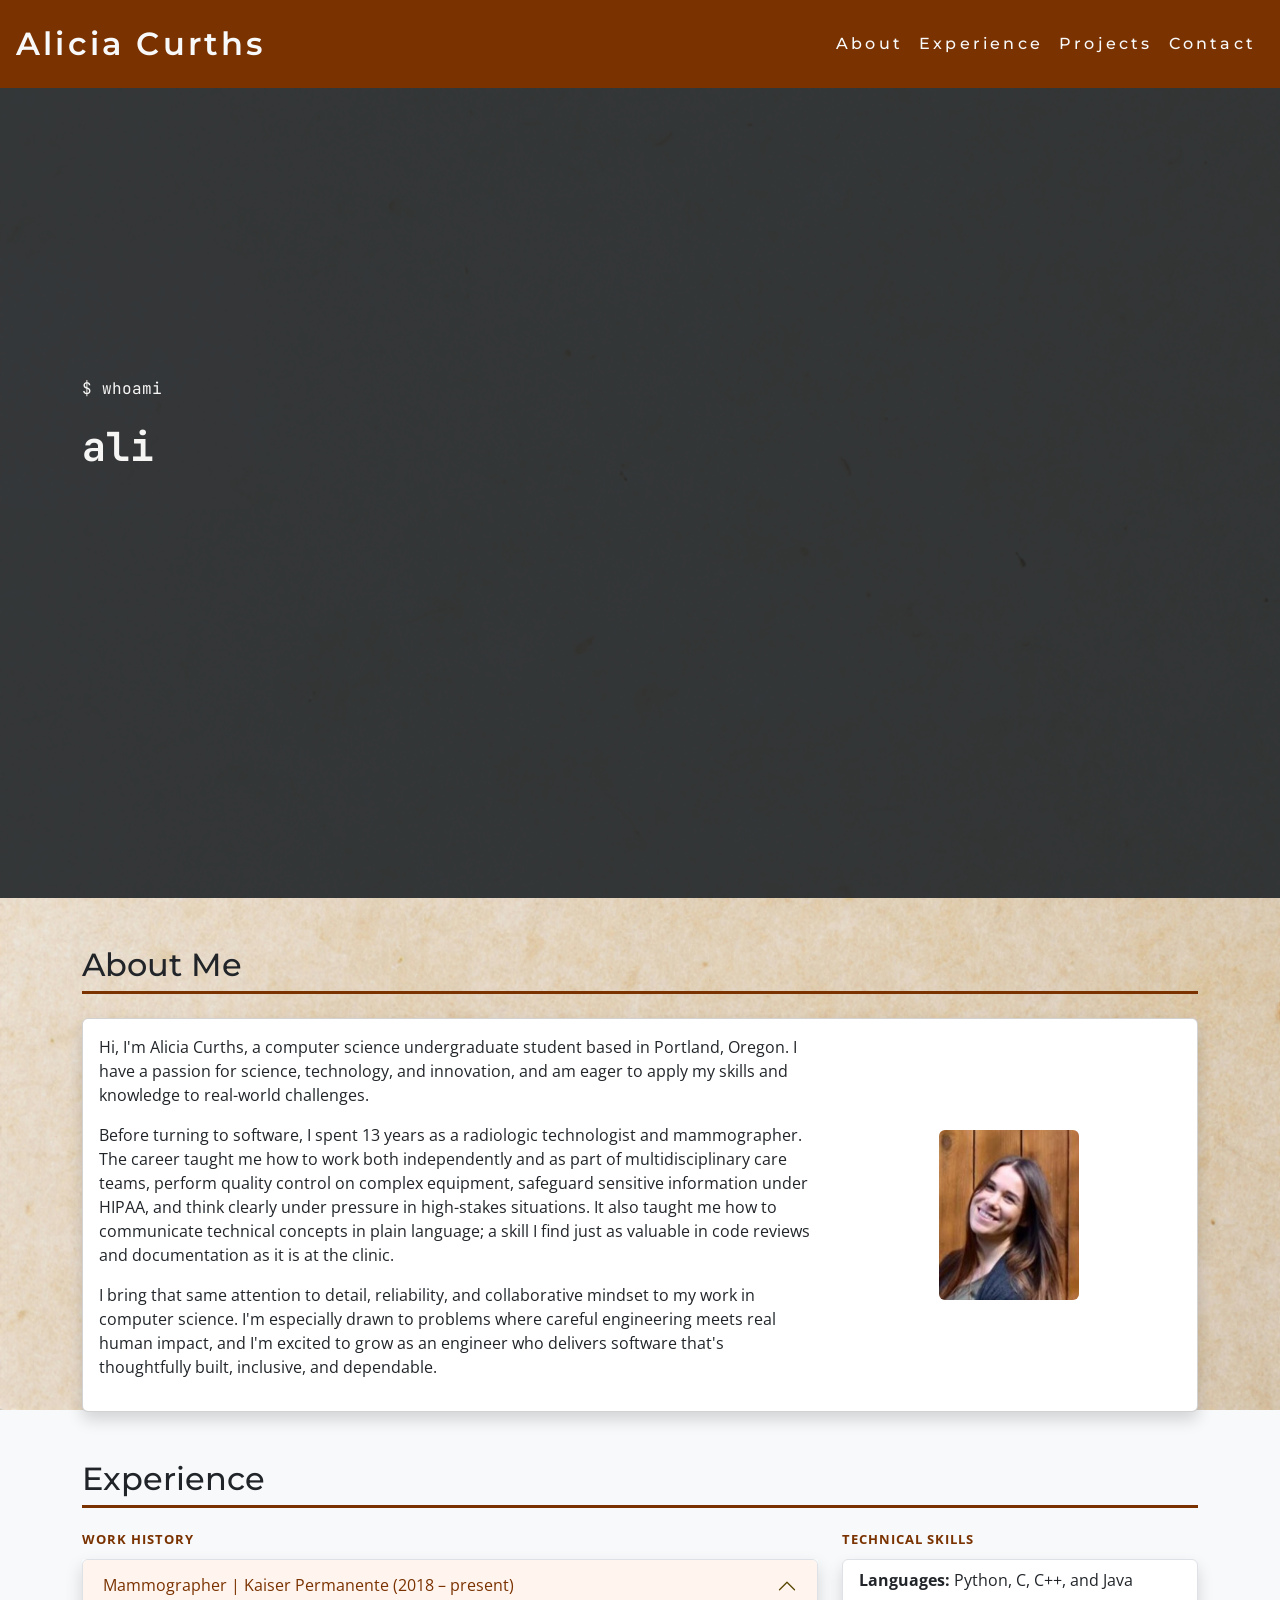
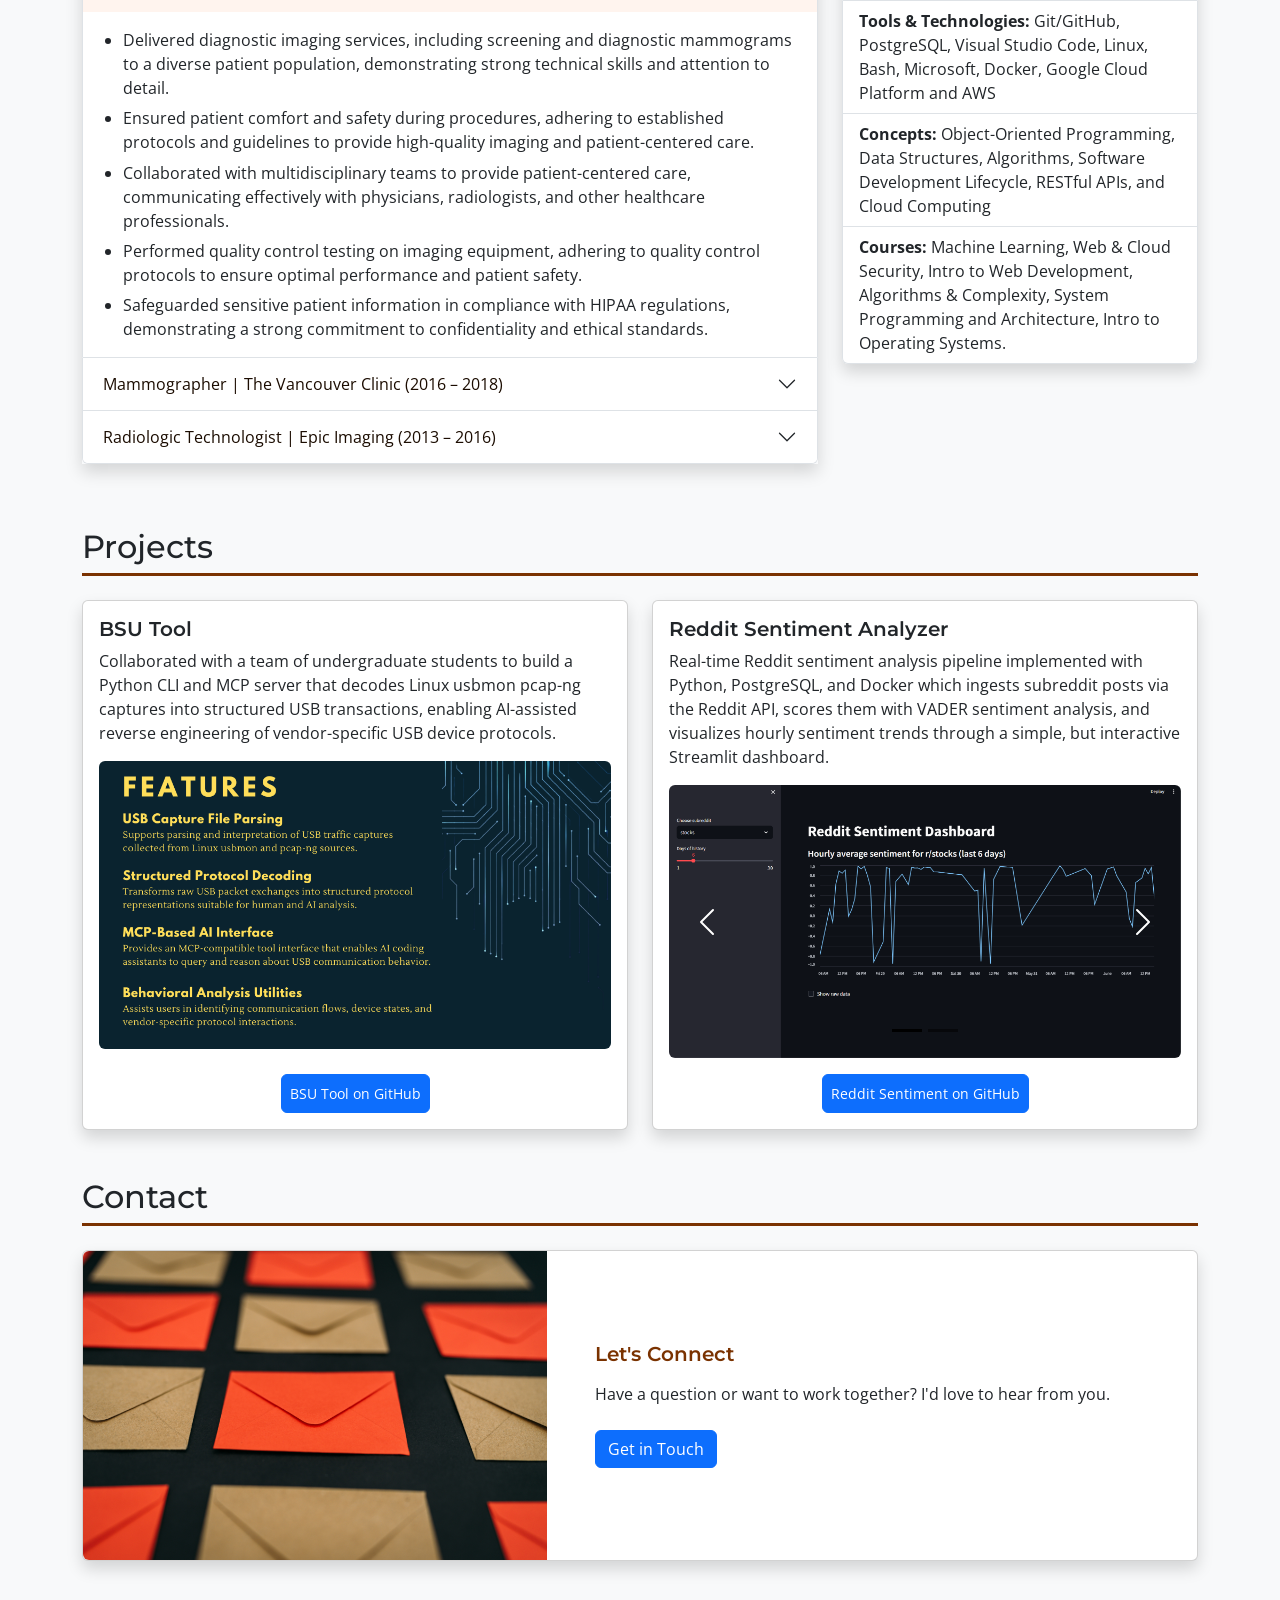
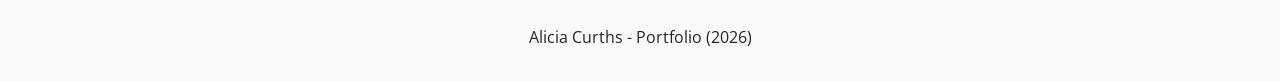
==== commit 83c304e3: "fix: cleanup minor html/css issues across index and contact pages" ====
--- a/index.html
+++ b/index.html
@@ -1,3 +1,4 @@
+<!DOCTYPE html>
 <html lang="en">
   <head>
     <meta charset="UTF-8" />
@@ -100,15 +101,13 @@
                 </p>
               </div>
               <div class="col-md-4 text-center">
-                <figure class="mb-0">
-                  <img
-                    src="images/alicia.jpg"
-                    alt="headshot of alicia curths"
-                    width="140"
-                    height="170"
-                    class="rounded"
-                  />
-                </figure>
+                <img
+                  src="images/alicia.jpg"
+                  alt="headshot of alicia curths"
+                  width="140"
+                  height="170"
+                  class="rounded"
+                />
               </div>
             </div>
           </div>
@@ -278,7 +277,7 @@
               <div class="card h-100 p-3 shadow">
                 <h3>BSU Tool</h3>
                 <p>
-                  Collaborated with a team of undergraduate student to build a
+                  Collaborated with a team of undergraduate students to build a
                   Python CLI and MCP server that decodes Linux usbmon pcap-ng
                   captures into structured USB transactions, enabling
                   AI-assisted reverse engineering of vendor-specific USB device
--- a/styles.css
+++ b/styles.css
@@ -1,9 +1,8 @@
 :root {
-  --brand: #7a3300eb;
+  --brand: #7a3200;
   --brand-dark: #5a2500;
   --brand-light: #fff4ee;
   --brand-pale: #ffd9b3;
-  --brand-background: #fff4eeb6;
   --brand-ink: #1b0c01;
   --brand-focus-ring: #7a320033;
   --heading-font: "Montserrat", sans-serif;
@@ -58,7 +57,7 @@
   min-height: 1.5em;
 }
 
-@media (max-width: 767px) {
+@media (max-width: 767.98px) {
   .hero .text1,
   .hero .text3 {
     font-size: 1rem;
@@ -116,7 +115,7 @@
 }
 
 /* Back to top button */
-#back-to-top {
+.back-to-top {
   position: fixed;
   bottom: 2rem;
   right: 2rem;
@@ -140,21 +139,16 @@
   z-index: 1000;
 }
 
-#back-to-top.visible {
+.back-to-top.visible {
   opacity: 1;
   pointer-events: auto;
 }
 
-#back-to-top:hover {
+.back-to-top:hover {
   background-color: var(--brand-dark);
 }
 
 /* Project cards */
-#projects .card {
-  display: flex;
-  flex-direction: column;
-}
-
 #projects .card h3 {
   font-family: var(--heading-font);
   font-size: 1.25rem;
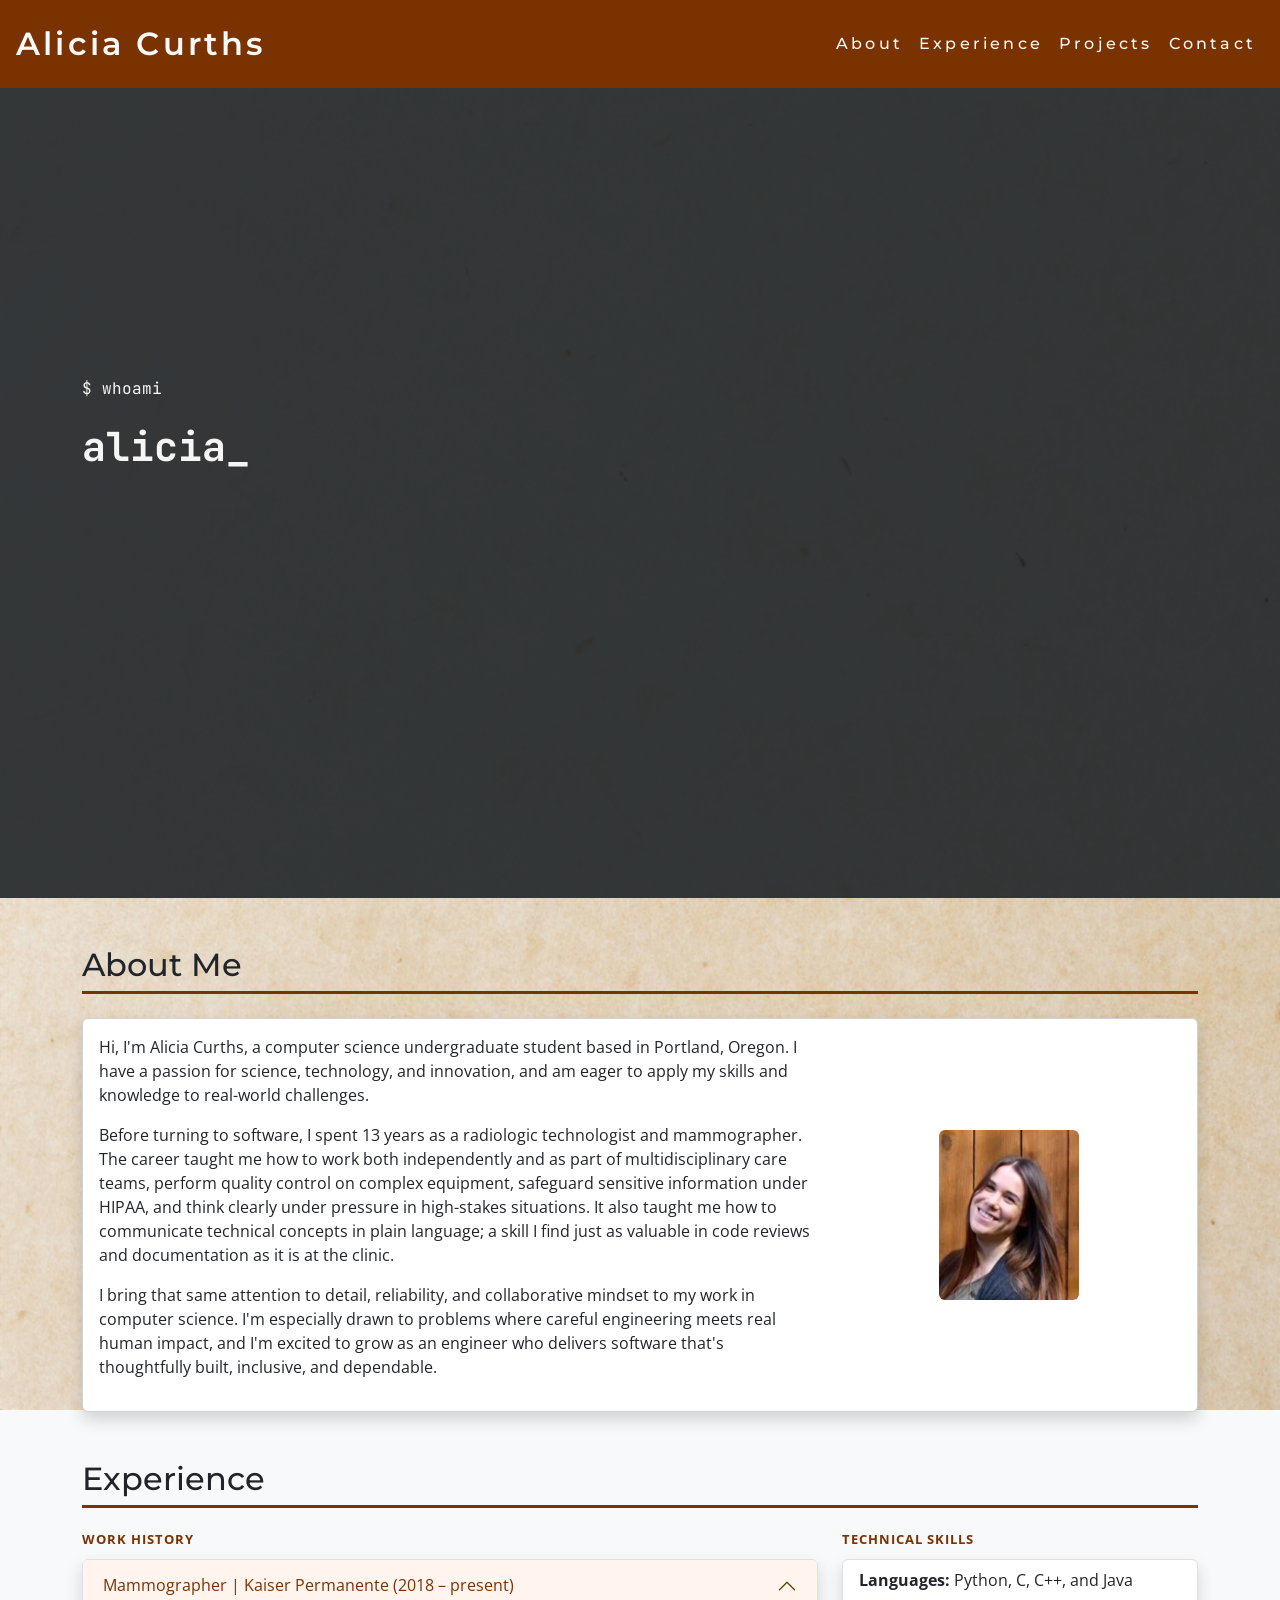
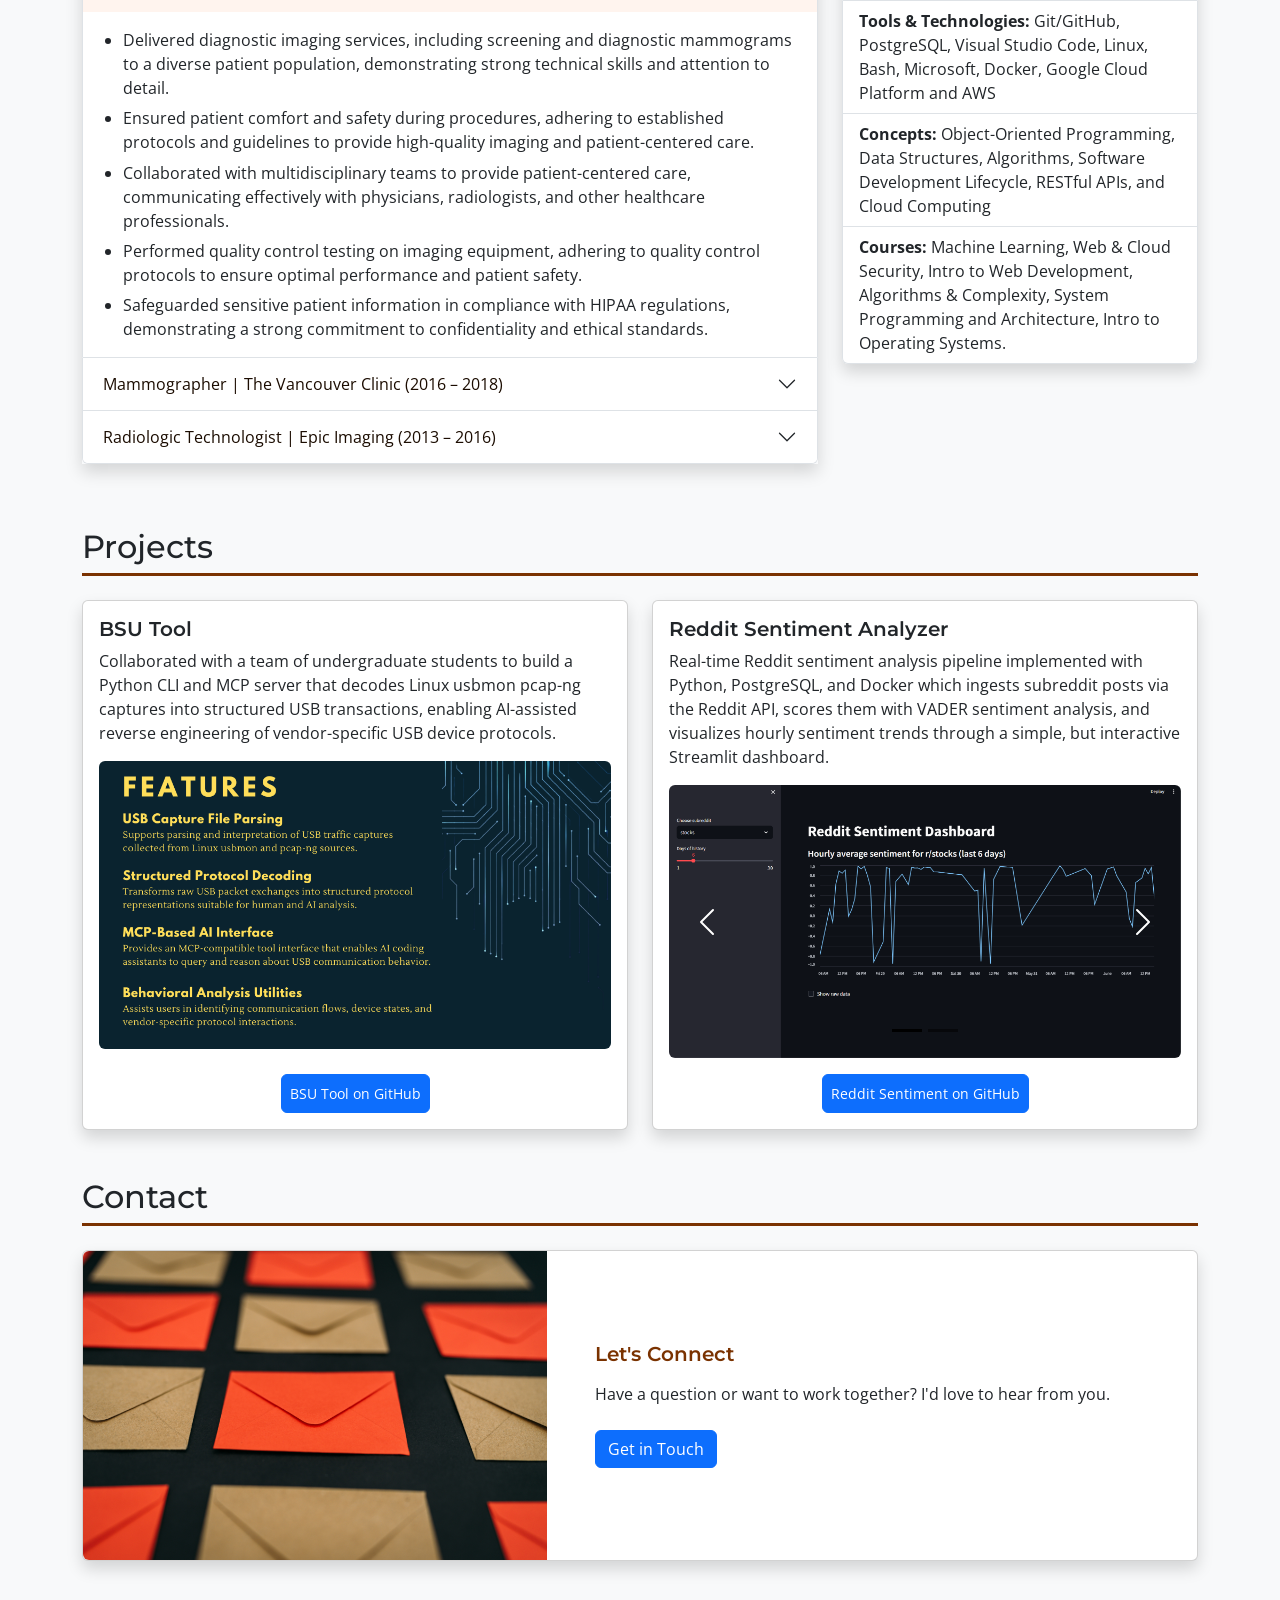
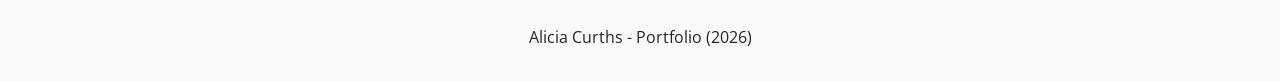
==== commit 8510a393: "fix: minor formatting/consistency" ====
--- a/index.html
+++ b/index.html
@@ -1,4 +1,4 @@
-<!DOCTYPE html>
+<!doctype html>
 <html lang="en">
   <head>
     <meta charset="UTF-8" />
--- a/styles.css
+++ b/styles.css
@@ -80,7 +80,7 @@
   margin-bottom: 0.75rem;
 }
 
-/* Accordion*/
+/* Accordion */
 #workHistoryAccordion .accordion-button {
   font-weight: 400;
   color: var(--brand-ink);
@@ -129,7 +129,7 @@
   display: flex;
   align-items: center;
   justify-content: center;
-  padding-bottom: 8px; /* visually center the arrow */
+  padding-bottom: 0.5rem; /* visually center the arrow */
   cursor: pointer;
   opacity: 0;
   pointer-events: none;
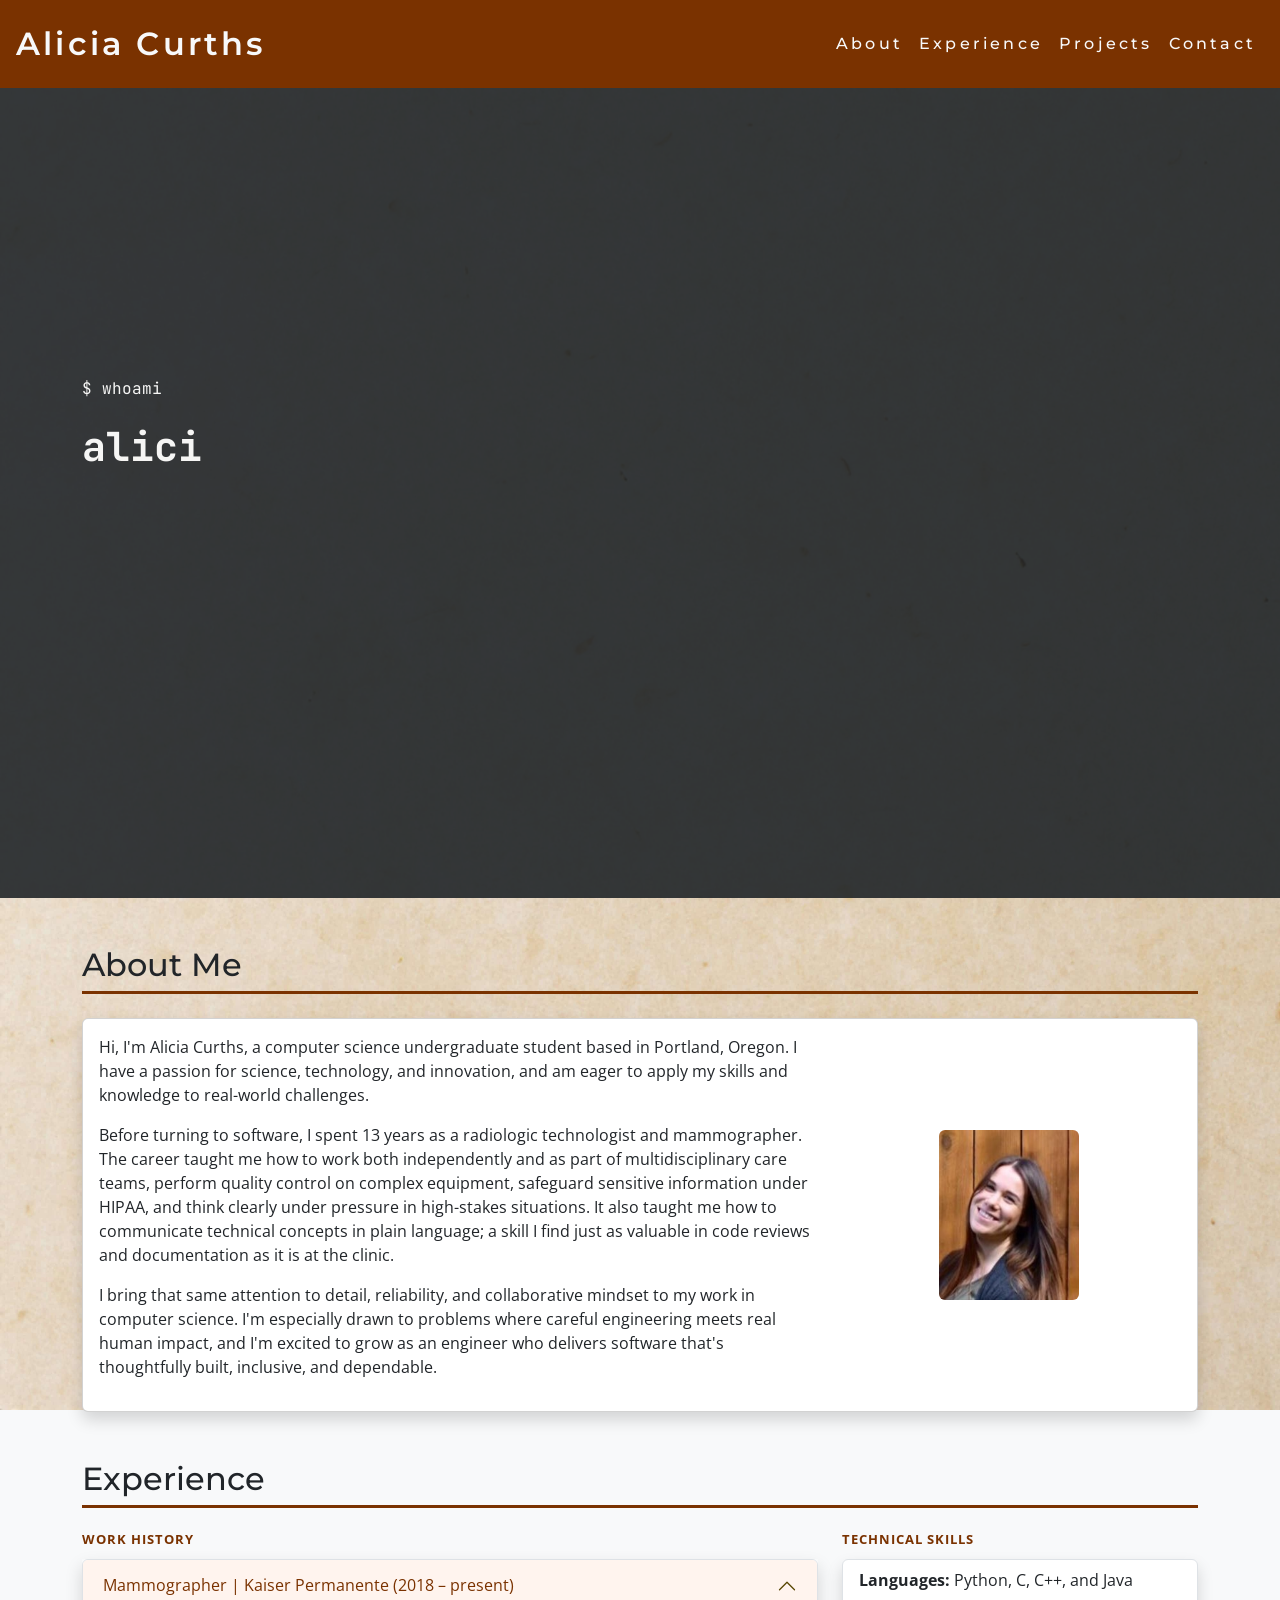
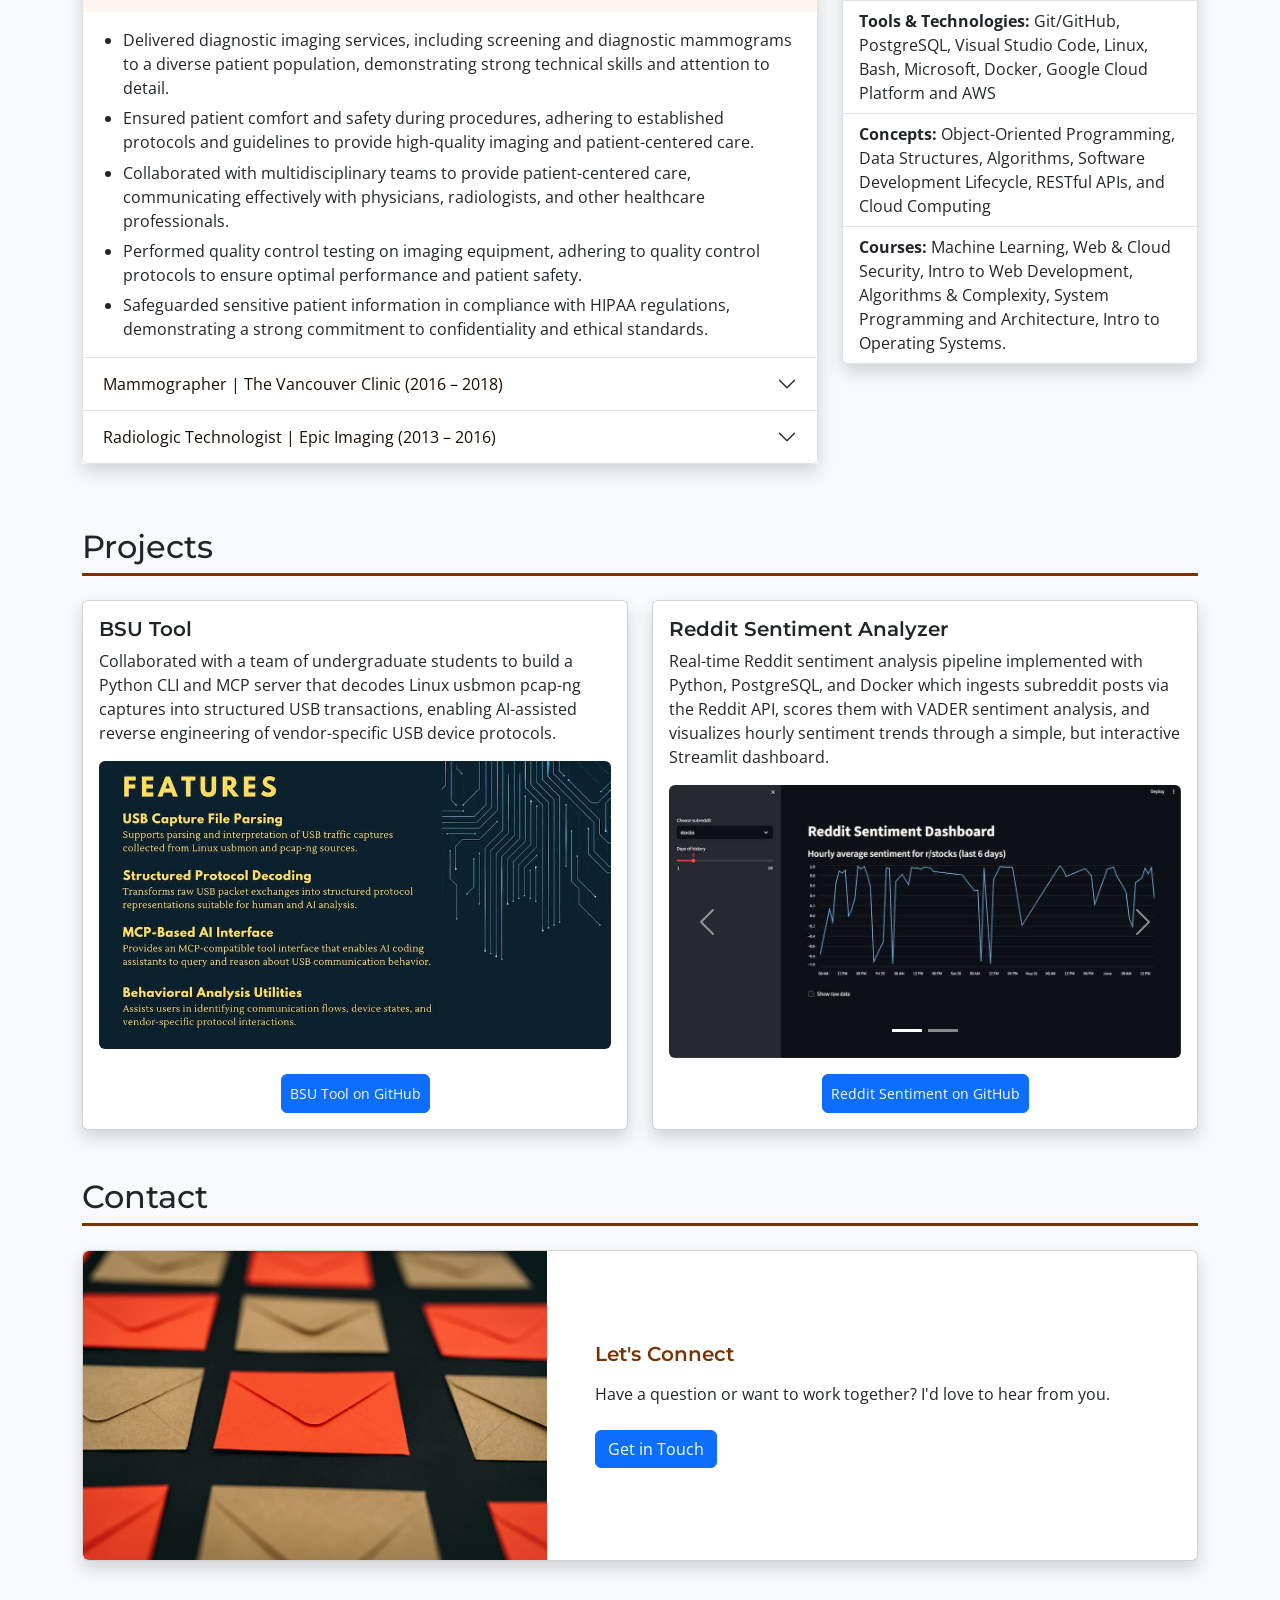
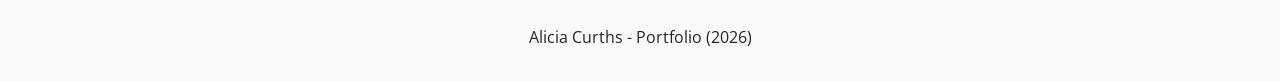
==== commit da2ee921: "fix: optimize images and add explicit dimensions to enhance performance" ====
--- a/index.html
+++ b/index.html
@@ -284,8 +284,10 @@
                   protocols.
                 </p>
                 <img
-                  src="images/bsu.png"
+                  src="images/bsu-thumb.jpg"
                   alt="BSU Tool screenshot"
+                  width="900"
+                  height="506"
                   class="img-fluid rounded mb-3"
                   style="cursor: zoom-in"
                   data-bs-toggle="modal"
@@ -334,14 +336,18 @@
                   <div class="carousel-inner rounded">
                     <div class="carousel-item active">
                       <img
-                        src="images/stocks-sentiment.png"
+                        src="images/stocks-sentiment.jpg"
+                        width="1140"
+                        height="607"
                         class="d-block w-100"
                         alt="r/stocks sentiment dashboard"
                       />
                     </div>
                     <div class="carousel-item">
                       <img
-                        src="images/wsb-sentiment.png"
+                        src="images/wsb-sentiment.jpg"
+                        width="1140"
+                        height="607"
                         class="d-block w-100"
                         alt="r/wallstreetbets sentiment dashboard"
                       />
@@ -394,6 +400,8 @@
               <div class="col-md-5">
                 <img
                   src="images/contact1.jpg"
+                  width="1000"
+                  height="667"
                   class="contact-img rounded-start"
                   alt=""
                 />
@@ -447,8 +455,10 @@
               aria-label="Close"
             ></button>
             <img
-              src="images/bsu.png"
+              src="images/bsu.jpg"
               alt="BSU Tool screenshot"
+              width="1920"
+              height="1080"
               class="img-fluid rounded"
             />
           </div>
--- a/styles.css
+++ b/styles.css
@@ -162,13 +162,24 @@
 }
 
 /* Carousel controls */
+#sentimentCarousel .carousel-item img {
+  height: auto;
+}
+
 #sentimentCarousel .carousel-control-prev,
 #sentimentCarousel .carousel-control-next {
-  opacity: 1;
   filter: invert(1);
 }
 
+#sentimentCarousel .carousel-indicators button {
+  filter: invert(1);
+}
+
 /* Contact page */
+.contact-page-card {
+  overflow: hidden;
+}
+
 .contact-page-card .contact-page-img {
   width: 100%;
   height: 100%;
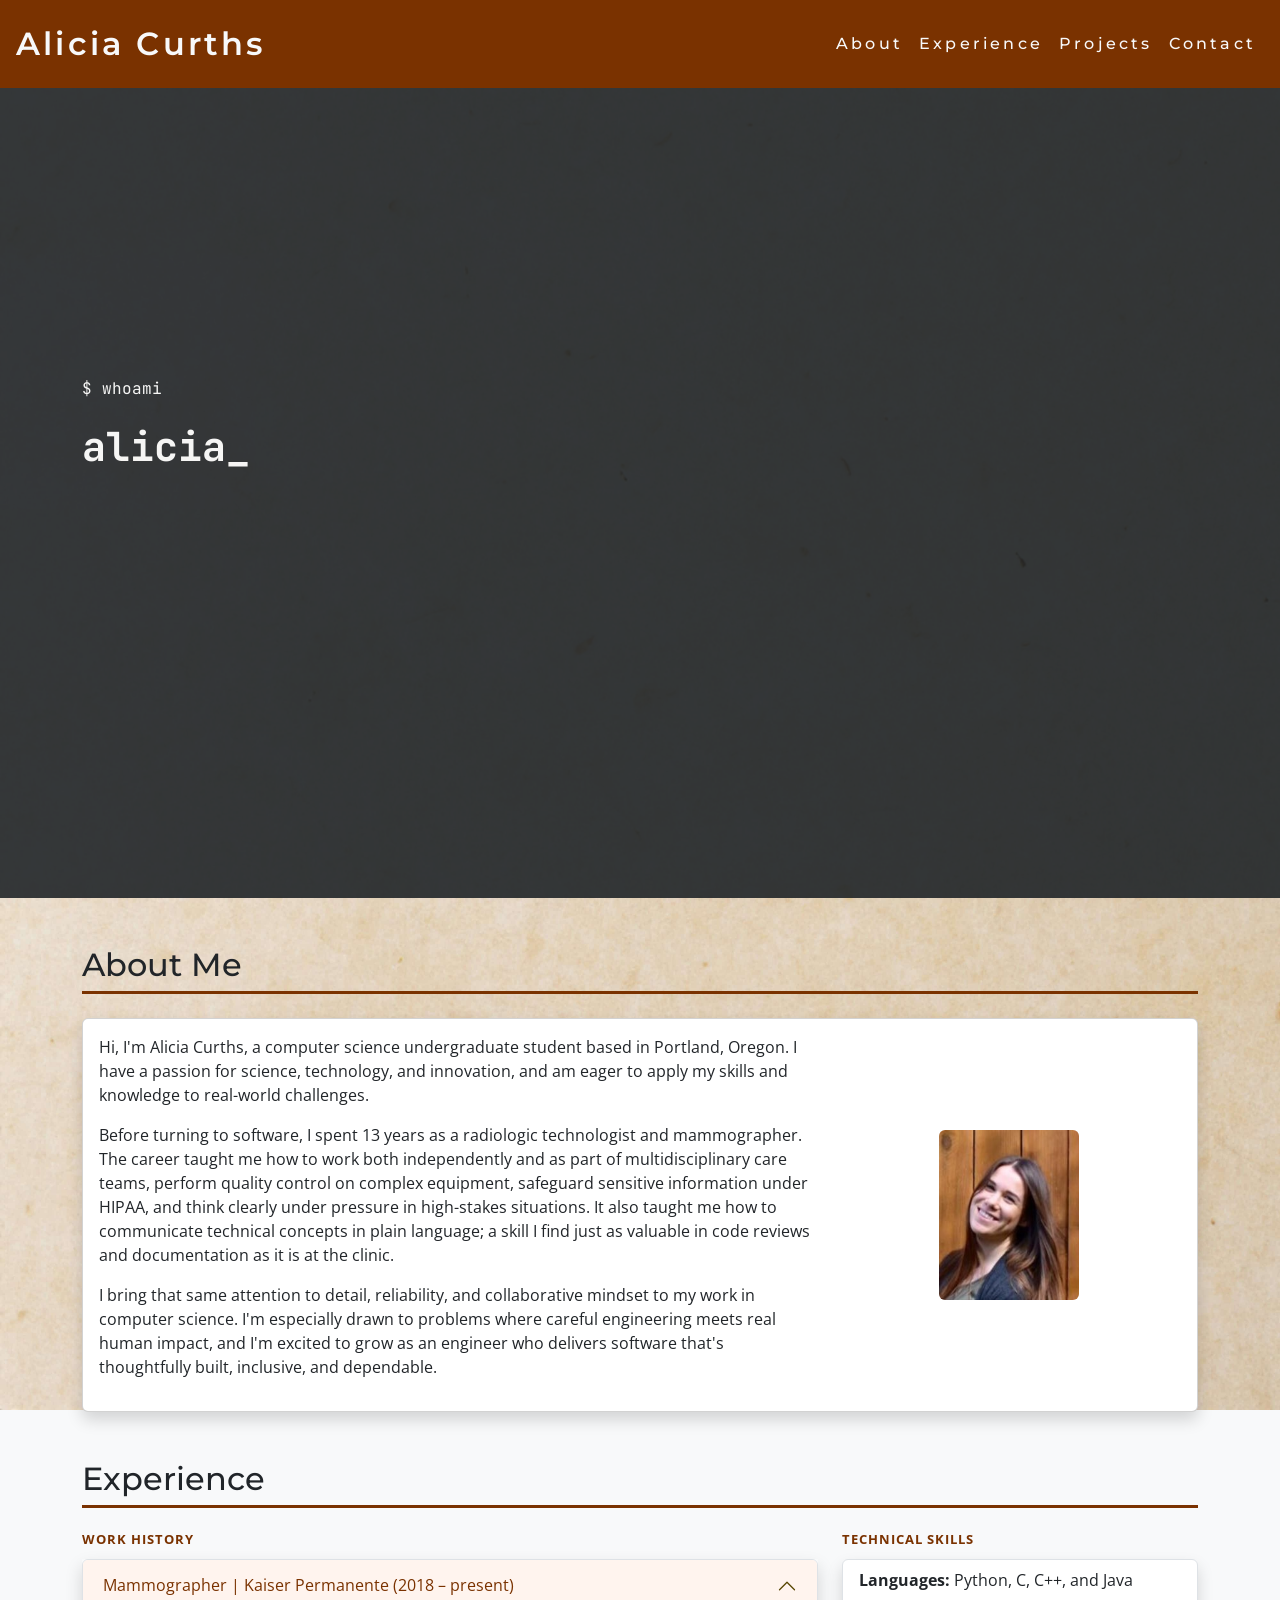
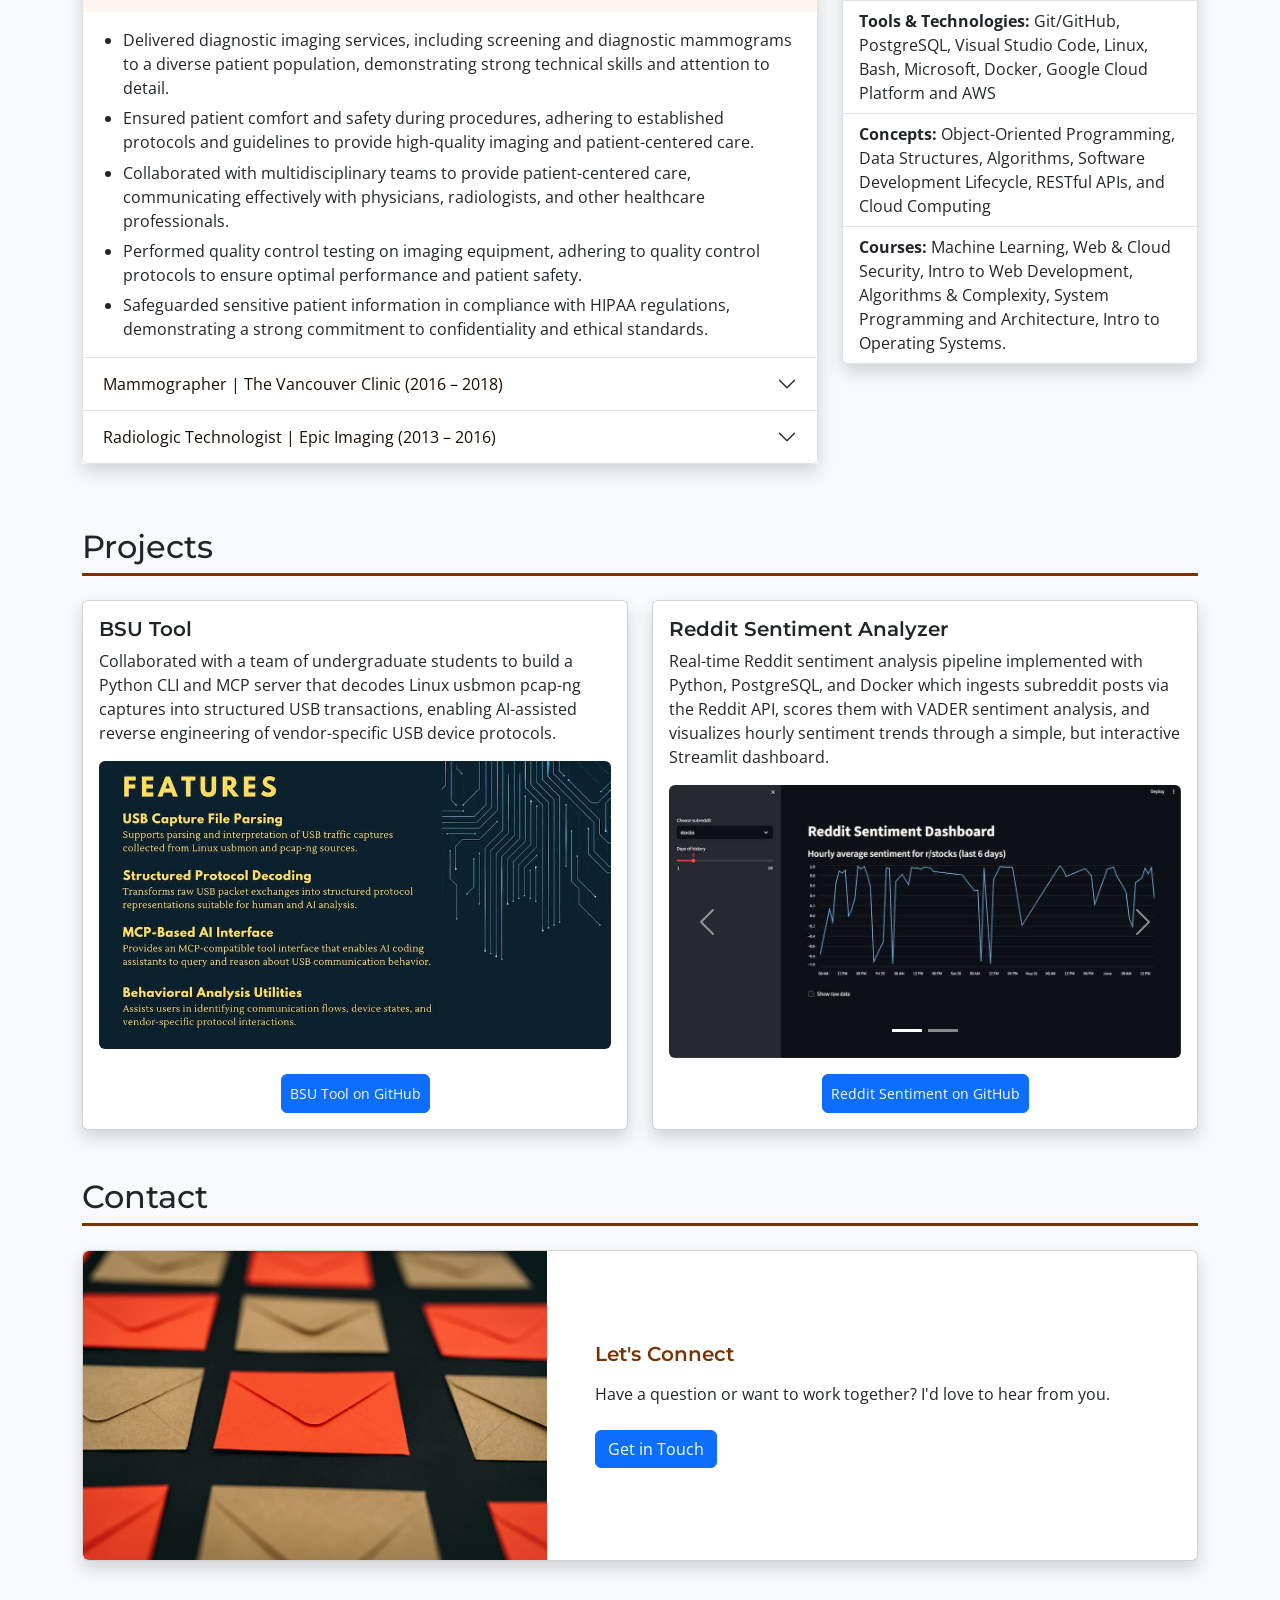
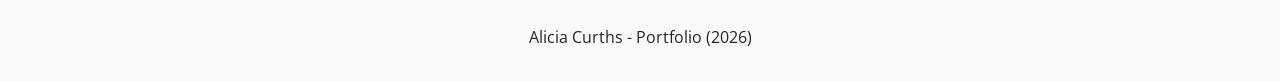
==== commit e1e8eef6: "fix: hide back to top buttom from assitive tech when not visible" ====
--- a/index.html
+++ b/index.html
@@ -432,6 +432,8 @@
       id="back-to-top"
       aria-label="Back to top"
       title="Back to top"
+      aria-hidden="true"
+      tabindex="-1"
     >
       ↑
     </button>
--- a/styles.css
+++ b/styles.css
@@ -132,6 +132,7 @@
   padding-bottom: 0.5rem; /* visually center the arrow */
   cursor: pointer;
   opacity: 0;
+  visibility: hidden;
   pointer-events: none;
   transition:
     opacity 0.25s ease,
@@ -141,6 +142,7 @@
 
 .back-to-top.visible {
   opacity: 1;
+  visibility: visible;
   pointer-events: auto;
 }
 
